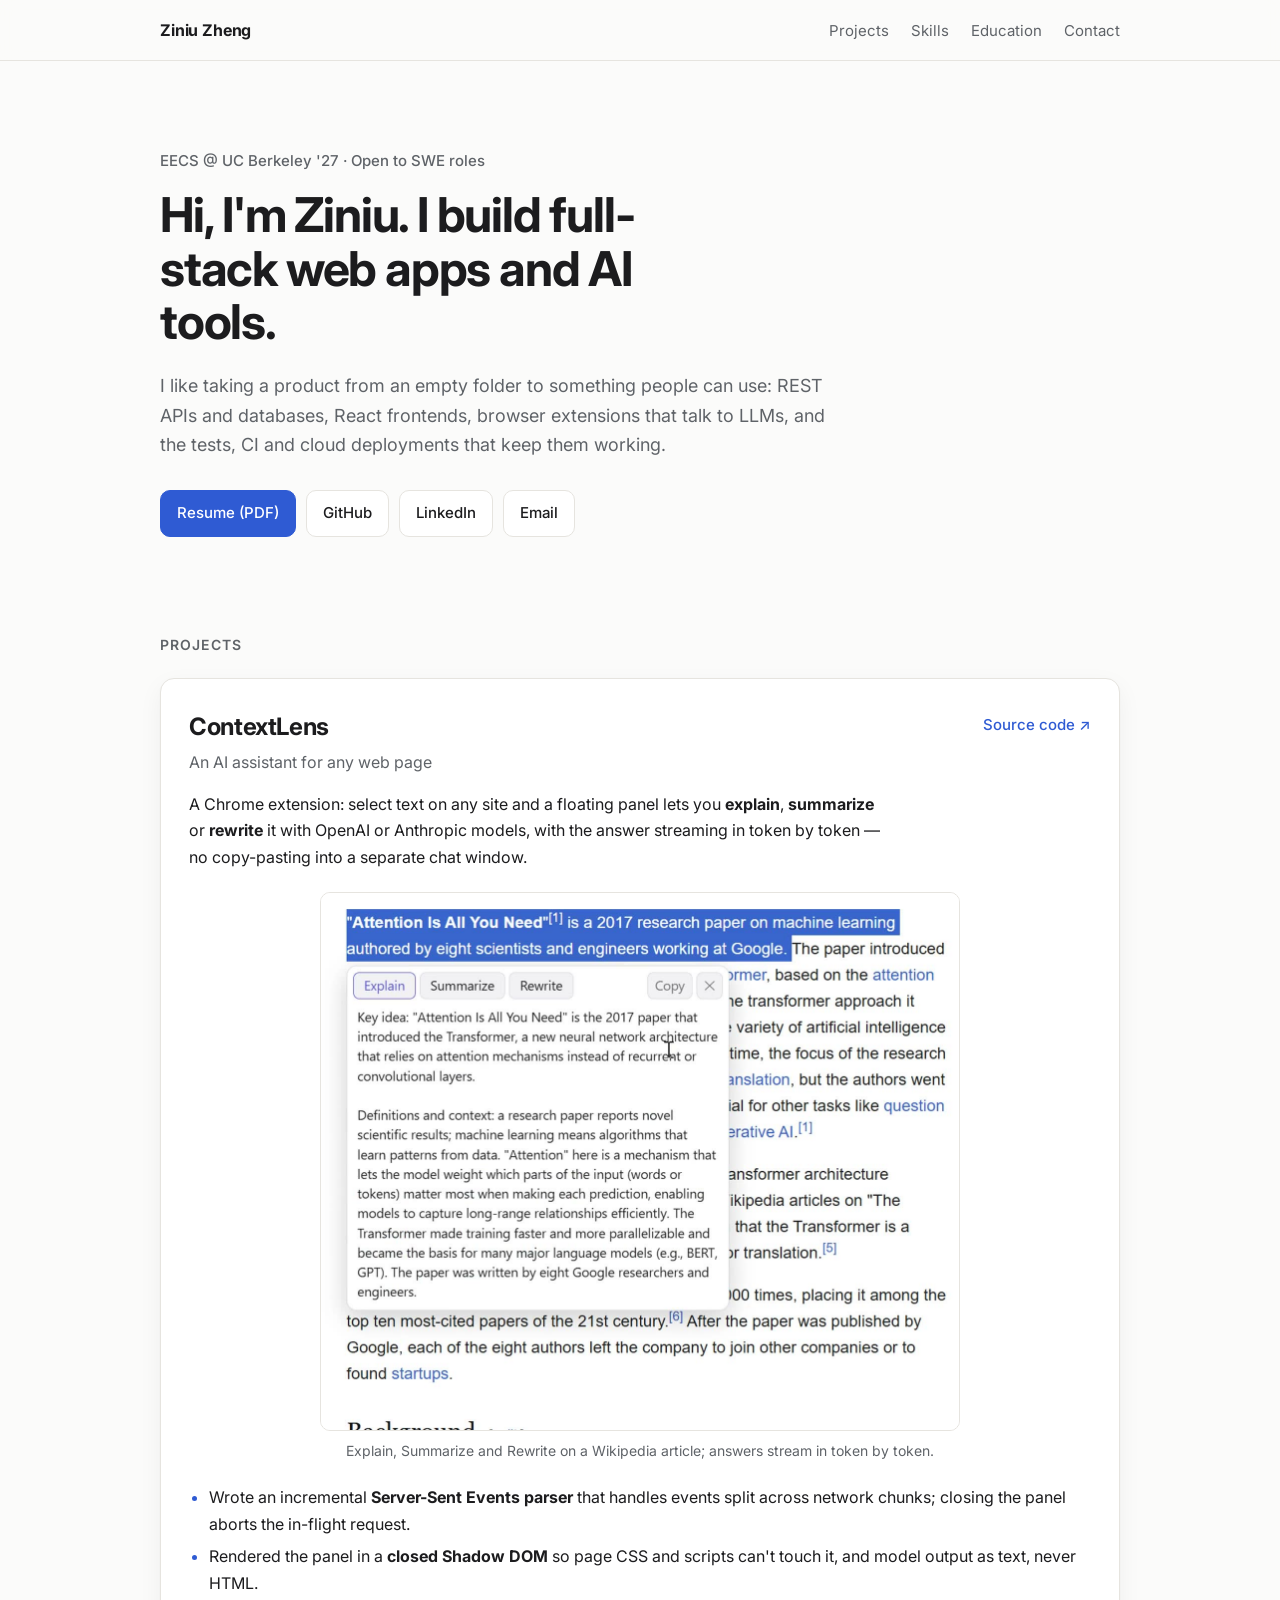
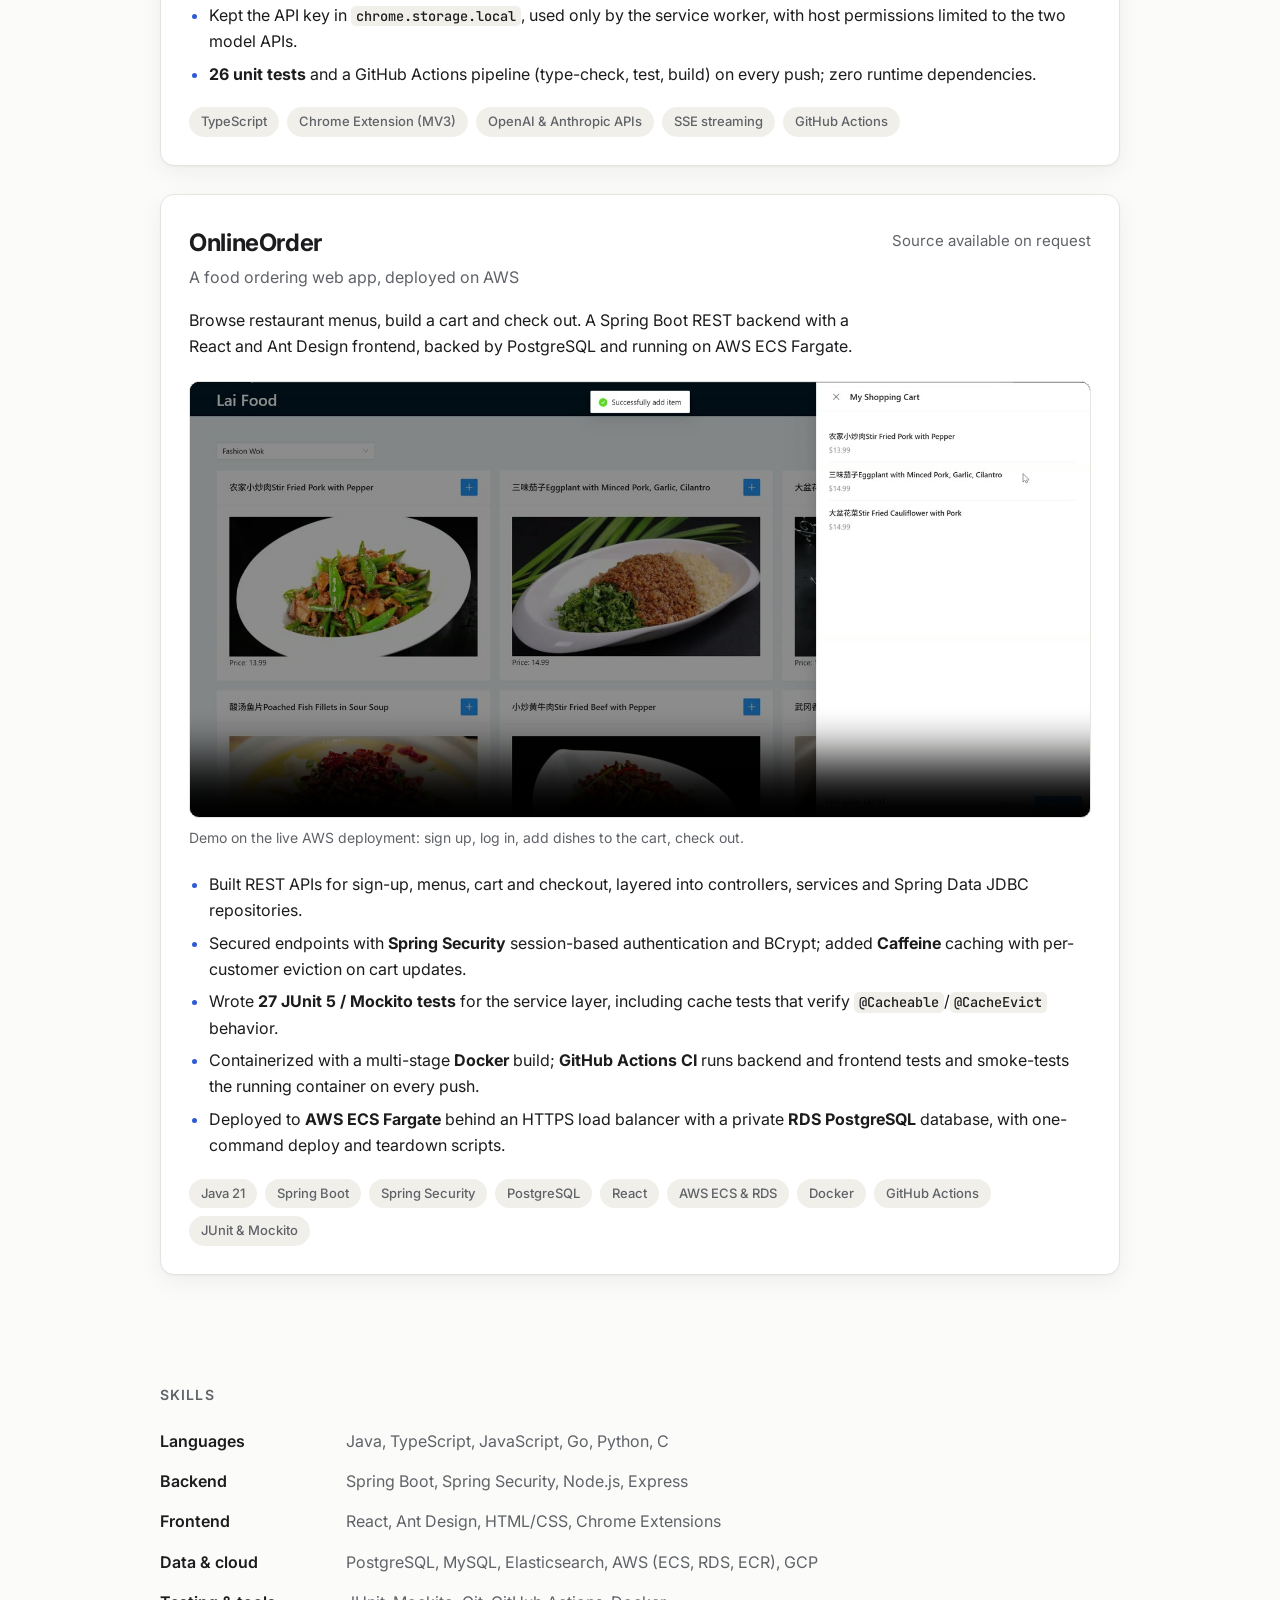
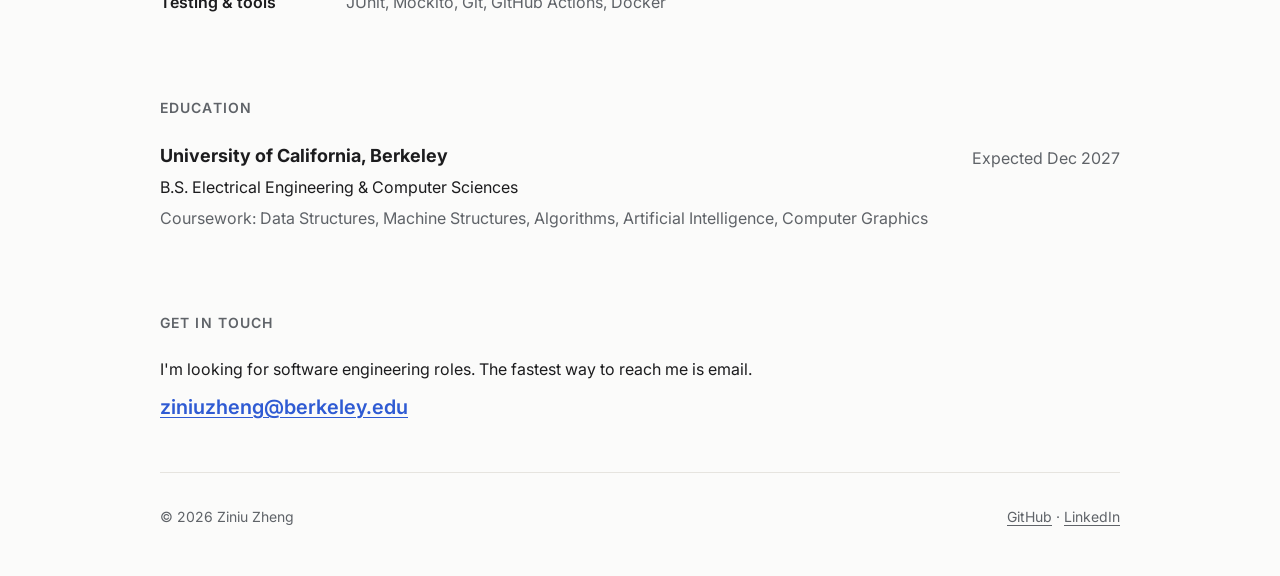
==== index.html @ f60174eb "Add anchors for linking directly to each project Co-Authored-By: Claude Opus 5.5 <noreply@anthropic." ====
<!doctype html>
<html lang="en">
<head>
  <meta charset="utf-8">
  <meta name="viewport" content="width=device-width, initial-scale=1">
  <title>Ziniu Zheng · Software Engineer</title>
  <meta name="description" content="Ziniu Zheng — EECS at UC Berkeley. Full-stack and backend engineer building web apps and AI tools.">
  <meta property="og:title" content="Ziniu Zheng · Software Engineer">
  <meta property="og:description" content="EECS @ UC Berkeley '27 · Full-stack & backend · AI tools">
  <meta property="og:image" content="https://ziniuzheng.github.io/assets/onlineorder-cart.jpg">
  <link rel="preconnect" href="https://fonts.googleapis.com">
  <link rel="preconnect" href="https://fonts.gstatic.com" crossorigin>
  <link href="https://fonts.googleapis.com/css2?family=Inter:wght@400;500;600;700&family=JetBrains+Mono:wght@500&display=swap" rel="stylesheet">
  <link rel="stylesheet" href="styles.css?v=2">
</head>
<body>
  <a class="skip" href="#projects">Skip to projects</a>

  <header class="site-header">
    <nav class="container nav" aria-label="Main">
      <a class="brand" href="#top">Ziniu Zheng</a>
      <ul class="nav-links">
        <li><a href="#projects">Projects</a></li>
        <li><a href="#skills">Skills</a></li>
        <li><a href="#education">Education</a></li>
        <li><a href="#contact">Contact</a></li>
      </ul>
    </nav>
  </header>

  <main id="top">
    <section class="container hero">
      <p class="eyebrow">EECS @ UC Berkeley '27 · Open to SWE roles</p>
      <h1>Hi, I'm Ziniu. I build full-stack web apps and AI tools.</h1>
      <p class="lede">
        I like taking a product from an empty folder to something people can use: REST APIs and databases,
        React frontends, browser extensions that talk to LLMs, and the tests, CI and cloud deployments that keep them working.
      </p>
      <div class="cta">
        <a class="btn btn-primary" href="Ziniu_Zheng_Resume.pdf" target="_blank" rel="noopener">Resume (PDF)</a>
        <a class="btn" href="https://github.com/ZiniuZheng" target="_blank" rel="noopener">GitHub</a>
        <a class="btn" href="https://www.linkedin.com/in/ziniu-zheng" target="_blank" rel="noopener">LinkedIn</a>
        <a class="btn" href="mailto:ziniuzheng@berkeley.edu">Email</a>
      </div>
    </section>

    <section id="projects" class="container section">
      <h2 class="section-title">Projects</h2>

      <article class="project" id="contextlens">
        <div class="project-head">
          <div>
            <h3>ContextLens</h3>
            <p class="tagline">An AI assistant for any web page</p>
          </div>
          <div class="project-links">
            <a class="link" href="https://github.com/ZiniuZheng/contextlens" target="_blank" rel="noopener">Source code ↗</a>
          </div>
        </div>
        <p class="summary">
          A Chrome extension: select text on any site and a floating panel lets you <strong>explain</strong>,
          <strong>summarize</strong> or <strong>rewrite</strong> it with OpenAI or Anthropic models, with the answer
          streaming in token by token — no copy-pasting into a separate chat window.
        </p>
        <figure class="media">
          <video class="demo-loop" autoplay muted loop playsinline preload="metadata" poster="assets/contextlens-demo-poster.jpg" width="1280" height="1078"
                 aria-label="ContextLens explaining, summarizing and rewriting selected text on a Wikipedia page, with answers streaming in">
            <source src="assets/contextlens-demo.mp4" type="video/mp4">
          </video>
          <figcaption>Explain, Summarize and Rewrite on a Wikipedia article; answers stream in token by token.</figcaption>
        </figure>
        <ul class="highlights">
          <li>Wrote an incremental <strong>Server-Sent Events parser</strong> that handles events split across network chunks; closing the panel aborts the in-flight request.</li>
          <li>Rendered the panel in a <strong>closed Shadow DOM</strong> so page CSS and scripts can't touch it, and model output as text, never HTML.</li>
          <li>Kept the API key in <code>chrome.storage.local</code>, used only by the service worker, with host permissions limited to the two model APIs.</li>
          <li><strong>26 unit tests</strong> and a GitHub Actions pipeline (type-check, test, build) on every push; zero runtime dependencies.</li>
        </ul>
        <ul class="tags" aria-label="Technologies">
          <li>TypeScript</li><li>Chrome Extension (MV3)</li><li>OpenAI &amp; Anthropic APIs</li><li>SSE streaming</li><li>GitHub Actions</li>
        </ul>
      </article>

      <article class="project" id="onlineorder">
        <div class="project-head">
          <div>
            <h3>OnlineOrder</h3>
            <p class="tagline">A food ordering web app, deployed on AWS</p>
          </div>
          <div class="project-links">
            <span class="muted">Source available on request</span>
          </div>
        </div>
        <p class="summary">
          Browse restaurant menus, build a cart and check out. A Spring Boot REST backend with a React and Ant Design
          frontend, backed by PostgreSQL and running on AWS ECS Fargate.
        </p>
        <figure class="media">
          <video controls muted playsinline preload="metadata" poster="assets/onlineorder-cart.jpg" width="1600" height="856">
            <source src="assets/onlineorder-demo.mp4" type="video/mp4">
            Your browser can't play this video. <a href="assets/onlineorder-demo.mp4">Download the demo</a>.
          </video>
          <figcaption>Demo on the live AWS deployment: sign up, log in, add dishes to the cart, check out.</figcaption>
        </figure>
        <ul class="highlights">
          <li>Built REST APIs for sign-up, menus, cart and checkout, layered into controllers, services and Spring Data JDBC repositories.</li>
          <li>Secured endpoints with <strong>Spring Security</strong> session-based authentication and BCrypt; added <strong>Caffeine</strong> caching with per-customer eviction on cart updates.</li>
          <li>Wrote <strong>27 JUnit 5 / Mockito tests</strong> for the service layer, including cache tests that verify <code>@Cacheable</code>/<code>@CacheEvict</code> behavior.</li>
          <li>Containerized with a multi-stage <strong>Docker</strong> build; <strong>GitHub Actions CI</strong> runs backend and frontend tests and smoke-tests the running container on every push.</li>
          <li>Deployed to <strong>AWS ECS Fargate</strong> behind an HTTPS load balancer with a private <strong>RDS PostgreSQL</strong> database, with one-command deploy and teardown scripts.</li>
        </ul>
        <ul class="tags" aria-label="Technologies">
          <li>Java 21</li><li>Spring Boot</li><li>Spring Security</li><li>PostgreSQL</li><li>React</li><li>AWS ECS &amp; RDS</li><li>Docker</li><li>GitHub Actions</li><li>JUnit &amp; Mockito</li>
        </ul>
      </article>
    </section>

    <section id="skills" class="container section">
      <h2 class="section-title">Skills</h2>
      <dl class="skills">
        <div><dt>Languages</dt><dd>Java, TypeScript, JavaScript, Go, Python, C</dd></div>
        <div><dt>Backend</dt><dd>Spring Boot, Spring Security, Node.js, Express</dd></div>
        <div><dt>Frontend</dt><dd>React, Ant Design, HTML/CSS, Chrome Extensions</dd></div>
        <div><dt>Data &amp; cloud</dt><dd>PostgreSQL, MySQL, Elasticsearch, AWS (ECS, RDS, ECR), GCP</dd></div>
        <div><dt>Testing &amp; tools</dt><dd>JUnit, Mockito, Git, GitHub Actions, Docker</dd></div>
      </dl>
    </section>

    <section id="education" class="container section">
      <h2 class="section-title">Education</h2>
      <div class="edu">
        <div>
          <h3>University of California, Berkeley</h3>
          <p>B.S. Electrical Engineering &amp; Computer Sciences</p>
          <p class="muted">Coursework: Data Structures, Machine Structures, Algorithms, Artificial Intelligence, Computer Graphics</p>
        </div>
        <p class="when">Expected Dec 2027</p>
      </div>
    </section>

    <section id="contact" class="container section contact">
      <h2 class="section-title">Get in touch</h2>
      <p>I'm looking for software engineering roles. The fastest way to reach me is email.</p>
      <p><a class="email" href="mailto:ziniuzheng@berkeley.edu">ziniuzheng@berkeley.edu</a></p>
    </section>
  </main>

  <footer class="container footer">
    <p>© 2026 Ziniu Zheng</p>
    <p><a href="https://github.com/ZiniuZheng" target="_blank" rel="noopener">GitHub</a> · <a href="https://www.linkedin.com/in/ziniu-zheng" target="_blank" rel="noopener">LinkedIn</a></p>
  </footer>
</body>
</html>
---- styles.css ----
:root {
  --bg: #fbfbfa;
  --surface: #ffffff;
  --text: #1c1c1e;
  --muted: #5f6368;
  --border: #e6e4df;
  --accent: #2f5bd3;
  --accent-contrast: #ffffff;
  --tag-bg: #f1efea;
  --shadow: 0 1px 2px rgb(0 0 0 / 0.04), 0 8px 24px rgb(0 0 0 / 0.05);
  --radius: 14px;
  color-scheme: light;
}

@media (prefers-color-scheme: dark) {
  :root {
    --bg: #111214;
    --surface: #18191c;
    --text: #ececec;
    --muted: #a0a3a8;
    --border: #2b2d31;
    --accent: #8aa8ff;
    --accent-contrast: #0d1220;
    --tag-bg: #222429;
    --shadow: 0 1px 2px rgb(0 0 0 / 0.3), 0 8px 24px rgb(0 0 0 / 0.25);
    color-scheme: dark;
  }
}

*,
*::before,
*::after { box-sizing: border-box; }

html { scroll-behavior: smooth; scroll-padding-top: 72px; }

body {
  margin: 0;
  background: var(--bg);
  color: var(--text);
  font: 400 16px/1.65 Inter, system-ui, -apple-system, "Segoe UI", sans-serif;
  -webkit-font-smoothing: antialiased;
}

img, video { display: block; max-width: 100%; height: auto; }

a { color: var(--accent); text-decoration-thickness: 1px; text-underline-offset: 3px; }

code {
  font: 500 0.85em "JetBrains Mono", ui-monospace, monospace;
  background: var(--tag-bg);
  padding: 0.1em 0.35em;
  border-radius: 5px;
}

.container { width: min(960px, 100% - 32px); margin-inline: auto; }

.skip {
  position: absolute;
  left: -9999px;
}
.skip:focus { left: 16px; top: 16px; z-index: 10; background: var(--surface); padding: 8px 12px; border-radius: 8px; }

/* Header */
.site-header {
  position: sticky;
  top: 0;
  z-index: 5;
  background: color-mix(in srgb, var(--bg) 85%, transparent);
  backdrop-filter: blur(10px);
  border-bottom: 1px solid var(--border);
}
.nav { display: flex; align-items: center; justify-content: space-between; height: 60px; gap: 16px; }
.brand { font-weight: 700; color: var(--text); text-decoration: none; letter-spacing: -0.01em; }
.nav-links { display: flex; gap: 22px; list-style: none; margin: 0; padding: 0; }
.nav-links a { color: var(--muted); text-decoration: none; font-size: 15px; }
.nav-links a:hover { color: var(--text); }

/* Hero */
.hero { padding: 88px 0 56px; }
.eyebrow { margin: 0 0 14px; color: var(--muted); font-weight: 500; font-size: 15px; }
.hero h1 {
  margin: 0;
  font-size: clamp(32px, 5vw, 48px);
  line-height: 1.12;
  letter-spacing: -0.025em;
  max-width: 18ch;
}
.lede { margin: 22px 0 0; max-width: 62ch; color: var(--muted); font-size: 18px; }
.cta { display: flex; flex-wrap: wrap; gap: 10px; margin-top: 30px; }
.btn {
  display: inline-flex;
  align-items: center;
  padding: 10px 16px;
  border: 1px solid var(--border);
  border-radius: 10px;
  background: var(--surface);
  color: var(--text);
  font-weight: 500;
  font-size: 15px;
  text-decoration: none;
  transition: border-color 0.15s, transform 0.15s;
}
.btn:hover { border-color: var(--muted); transform: translateY(-1px); }
.btn-primary { background: var(--accent); border-color: var(--accent); color: var(--accent-contrast); }
.btn-primary:hover { border-color: var(--accent); filter: brightness(1.08); }

/* Sections */
.section { padding: 40px 0; }
.section-title {
  margin: 0 0 22px;
  font-size: 14px;
  font-weight: 600;
  letter-spacing: 0.08em;
  text-transform: uppercase;
  color: var(--muted);
}

/* Projects */
.project {
  background: var(--surface);
  border: 1px solid var(--border);
  border-radius: var(--radius);
  box-shadow: var(--shadow);
  padding: 28px;
  margin-bottom: 28px;
}
.project-head { display: flex; justify-content: space-between; align-items: flex-start; gap: 16px; flex-wrap: wrap; }
.project h3 { margin: 0; font-size: 24px; letter-spacing: -0.015em; }
.tagline { margin: 2px 0 0; color: var(--muted); }
.project-links { padding-top: 6px; font-size: 15px; }
.link { font-weight: 500; text-decoration: none; }
.link:hover { text-decoration: underline; }
.summary { margin: 16px 0 0; max-width: 70ch; }

.media { margin: 22px 0 0; }
.media img,
.media video {
  width: 100%;
  border: 1px solid var(--border);
  border-radius: 10px;
  background: #000;
}
/* Near-square screen recordings: keep them from filling the whole viewport */
.media .demo-loop { max-width: 640px; margin-inline: auto; background: var(--surface); }
.media:has(.demo-loop) figcaption { text-align: center; }
.media figcaption { margin-top: 8px; font-size: 14px; color: var(--muted); }

.highlights { margin: 22px 0 0; padding-left: 20px; }
.highlights li { margin: 6px 0; }
.highlights li::marker { color: var(--accent); }

.tags { display: flex; flex-wrap: wrap; gap: 8px; list-style: none; margin: 20px 0 0; padding: 0; }
.tags li {
  background: var(--tag-bg);
  border-radius: 999px;
  padding: 4px 12px;
  font-size: 13px;
  font-weight: 500;
  color: var(--muted);
}

.muted { color: var(--muted); }

/* Skills */
.skills { display: grid; gap: 14px; margin: 0; }
.skills div { display: grid; grid-template-columns: 170px 1fr; gap: 16px; }
.skills dt { font-weight: 600; }
.skills dd { margin: 0; color: var(--muted); }

/* Education */
.edu { display: flex; justify-content: space-between; gap: 16px; flex-wrap: wrap; }
.edu h3 { margin: 0; font-size: 18px; }
.edu p { margin: 4px 0 0; }
.when { color: var(--muted); white-space: nowrap; }

/* Contact & footer */
.contact p { margin: 0 0 8px; }
.email { font-size: 20px; font-weight: 600; }
.footer {
  display: flex;
  justify-content: space-between;
  gap: 16px;
  flex-wrap: wrap;
  padding: 32px 0 48px;
  border-top: 1px solid var(--border);
  color: var(--muted);
  font-size: 14px;
}
.footer p { margin: 0; }
.footer a { color: var(--muted); }

@media (max-width: 640px) {
  .nav-links { gap: 14px; }
  .nav-links li:nth-child(3) { display: none; }
  .hero { padding: 56px 0 36px; }
  .lede { font-size: 17px; }
  .project { padding: 20px; }
  .skills div { grid-template-columns: 1fr; gap: 2px; }
}

@media (prefers-reduced-motion: reduce) {
  html { scroll-behavior: auto; }
  .btn { transition: none; }
}
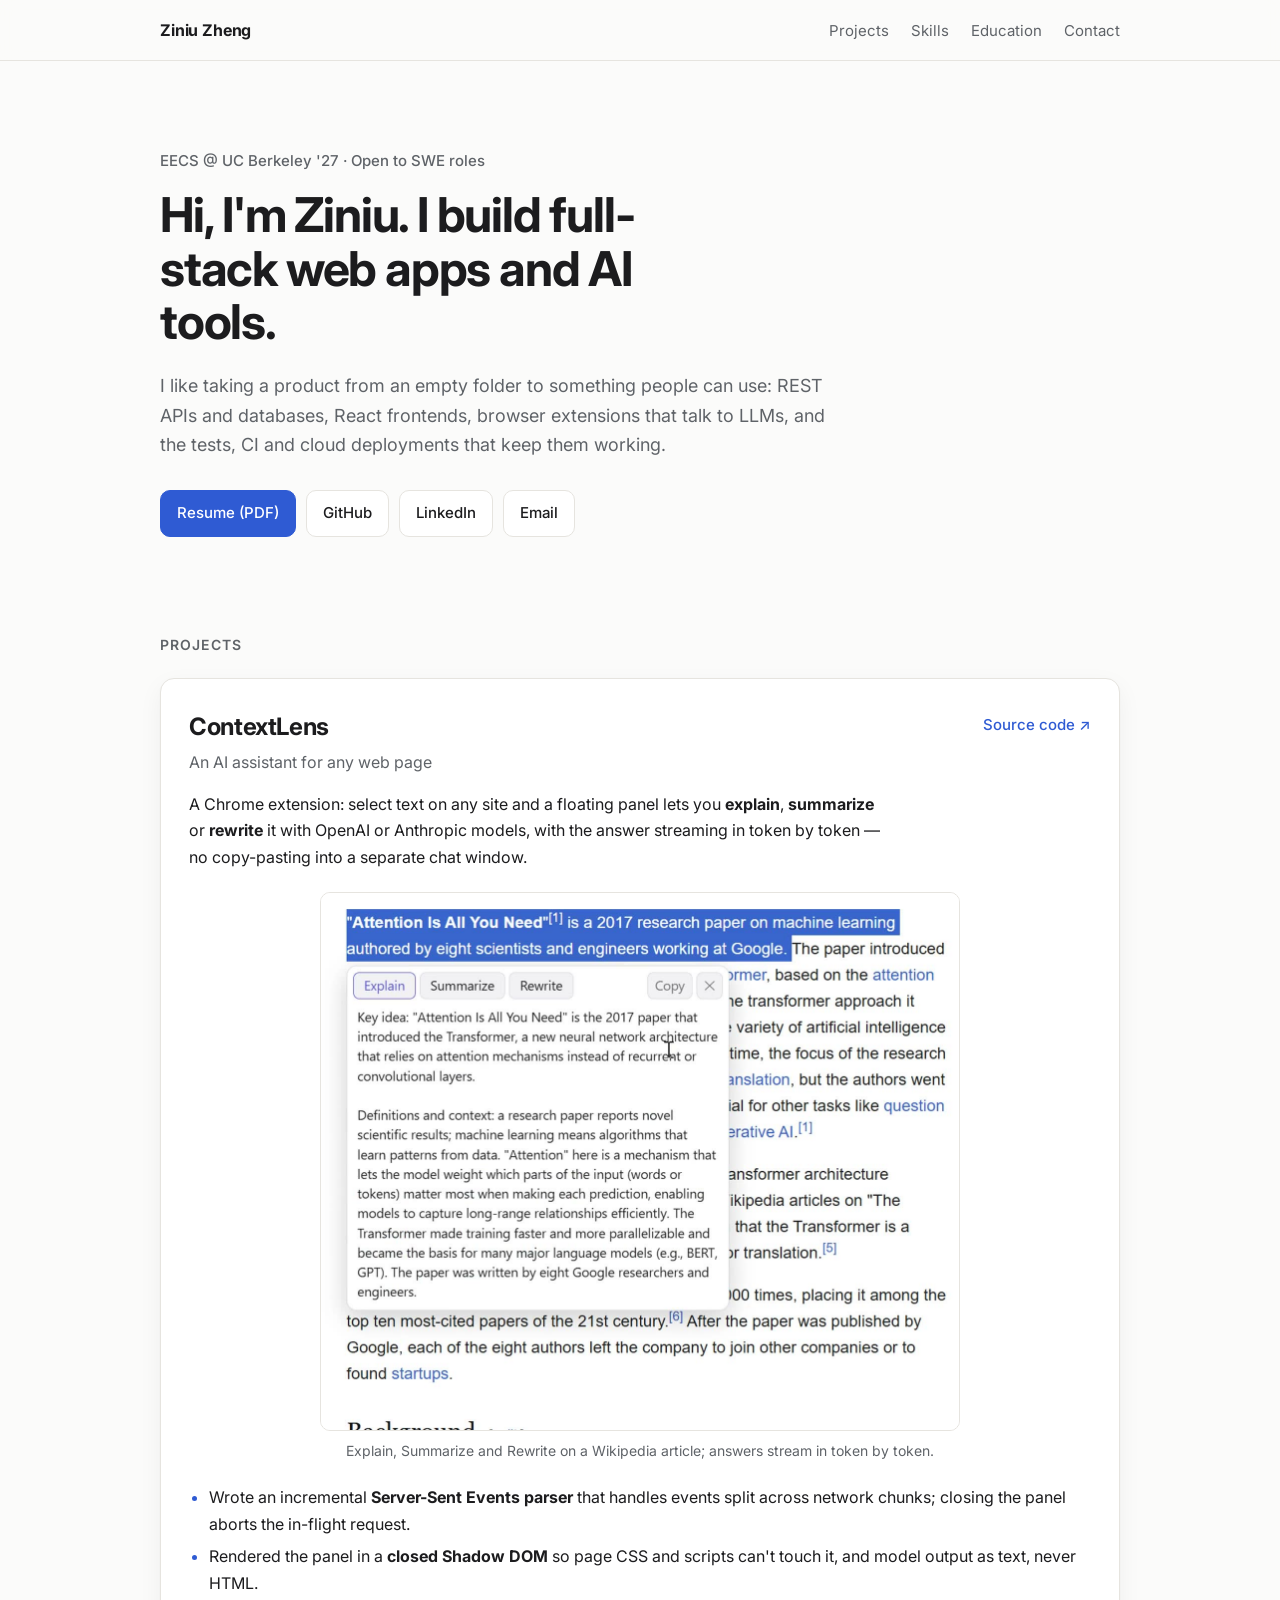
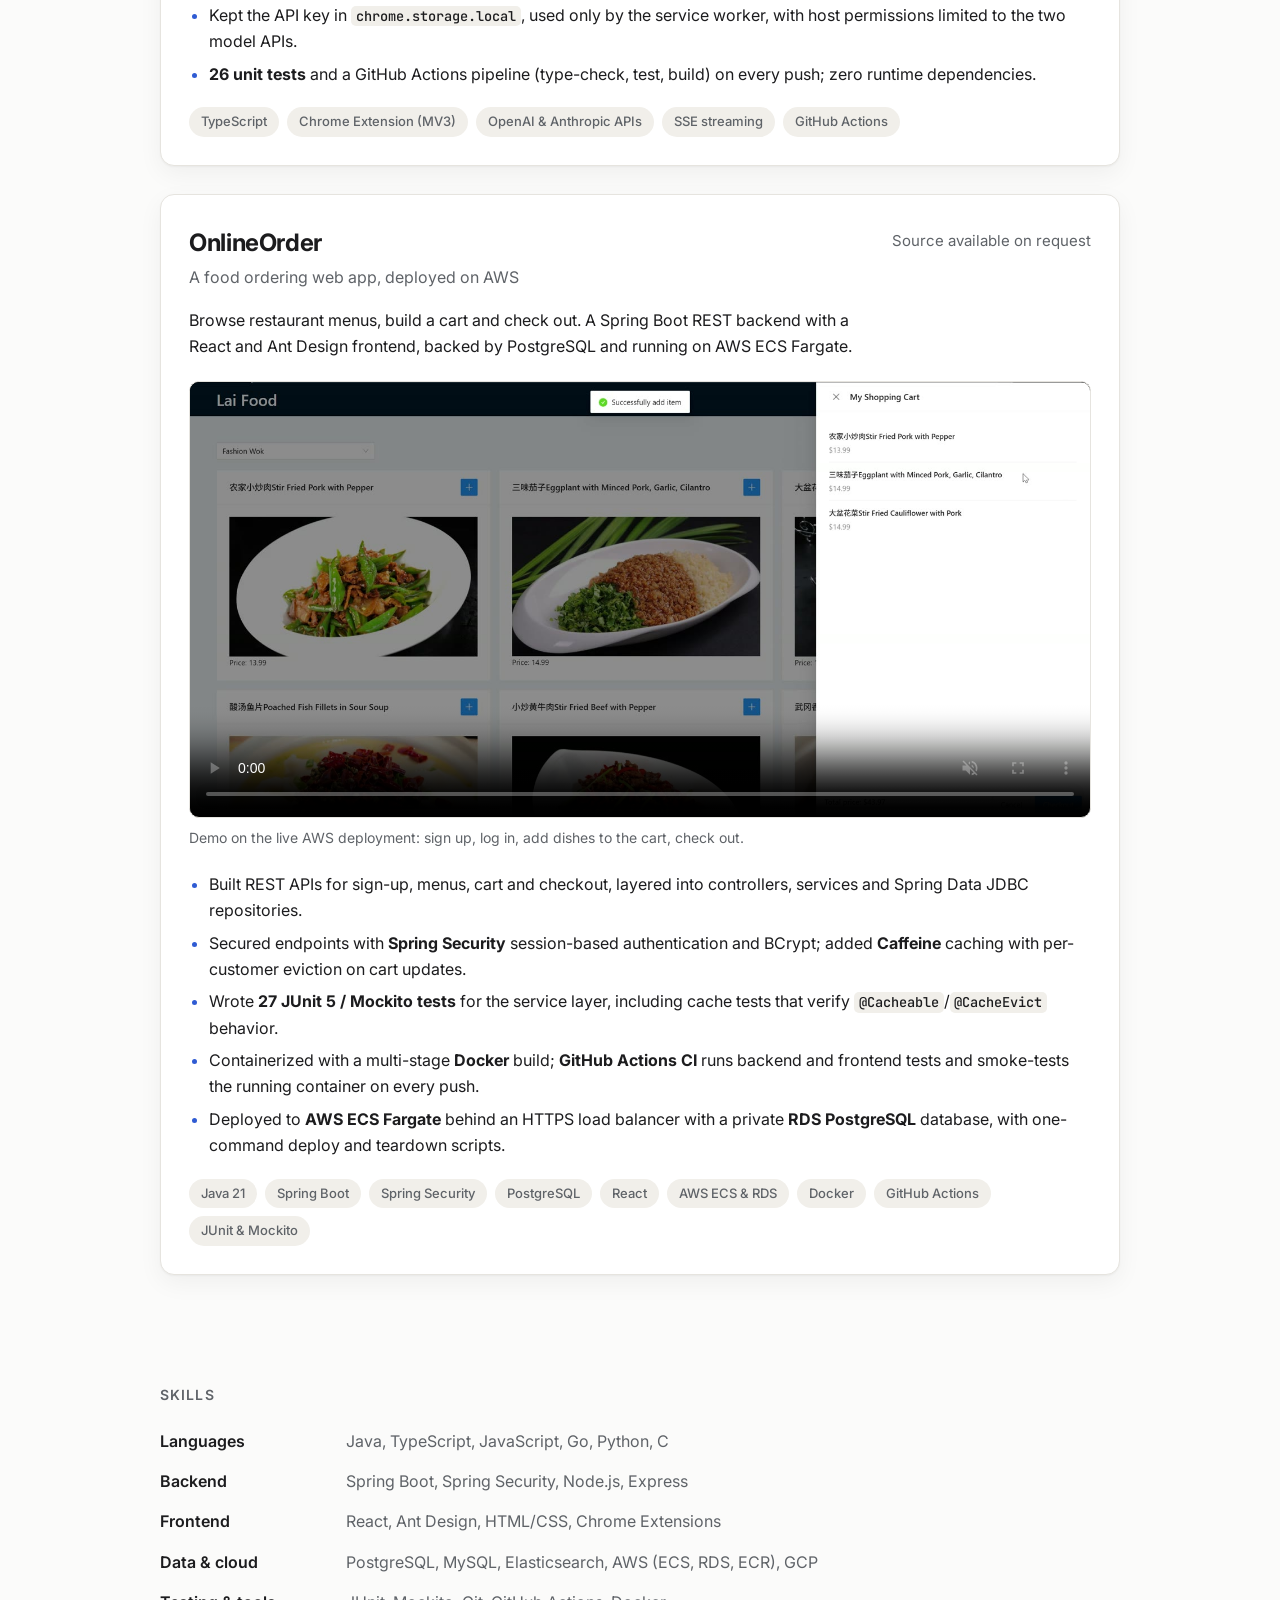
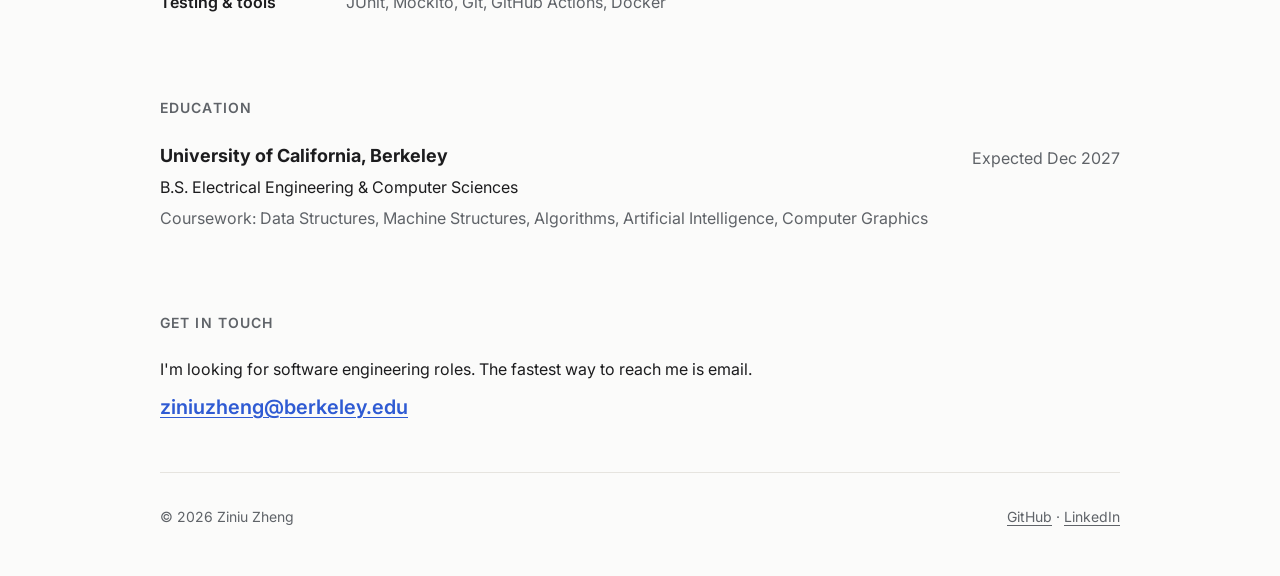
==== commit e6be61ad: "Add a social preview image (og:image) for link sharing Co-Authored-By: Claude Opus 5.5 <noreply@anth" ====
--- a/index.html
+++ b/index.html
@@ -7,7 +7,13 @@
   <meta name="description" content="Ziniu Zheng — EECS at UC Berkeley. Full-stack and backend engineer building web apps and AI tools.">
   <meta property="og:title" content="Ziniu Zheng · Software Engineer">
   <meta property="og:description" content="EECS @ UC Berkeley '27 · Full-stack & backend · AI tools">
-  <meta property="og:image" content="https://ziniuzheng.github.io/assets/onlineorder-cart.jpg">
+  <meta property="og:type" content="website">
+  <meta property="og:url" content="https://ziniuzheng.github.io/">
+  <meta property="og:image" content="https://ziniuzheng.github.io/assets/og-cover.jpg">
+  <meta property="og:image:width" content="1200">
+  <meta property="og:image:height" content="627">
+  <meta property="og:image:alt" content="Ziniu Zheng, Software Engineer, portfolio at ziniuzheng.github.io">
+  <meta name="twitter:card" content="summary_large_image">
   <link rel="preconnect" href="https://fonts.googleapis.com">
   <link rel="preconnect" href="https://fonts.gstatic.com" crossorigin>
   <link href="https://fonts.googleapis.com/css2?family=Inter:wght@400;500;600;700&family=JetBrains+Mono:wght@500&display=swap" rel="stylesheet">
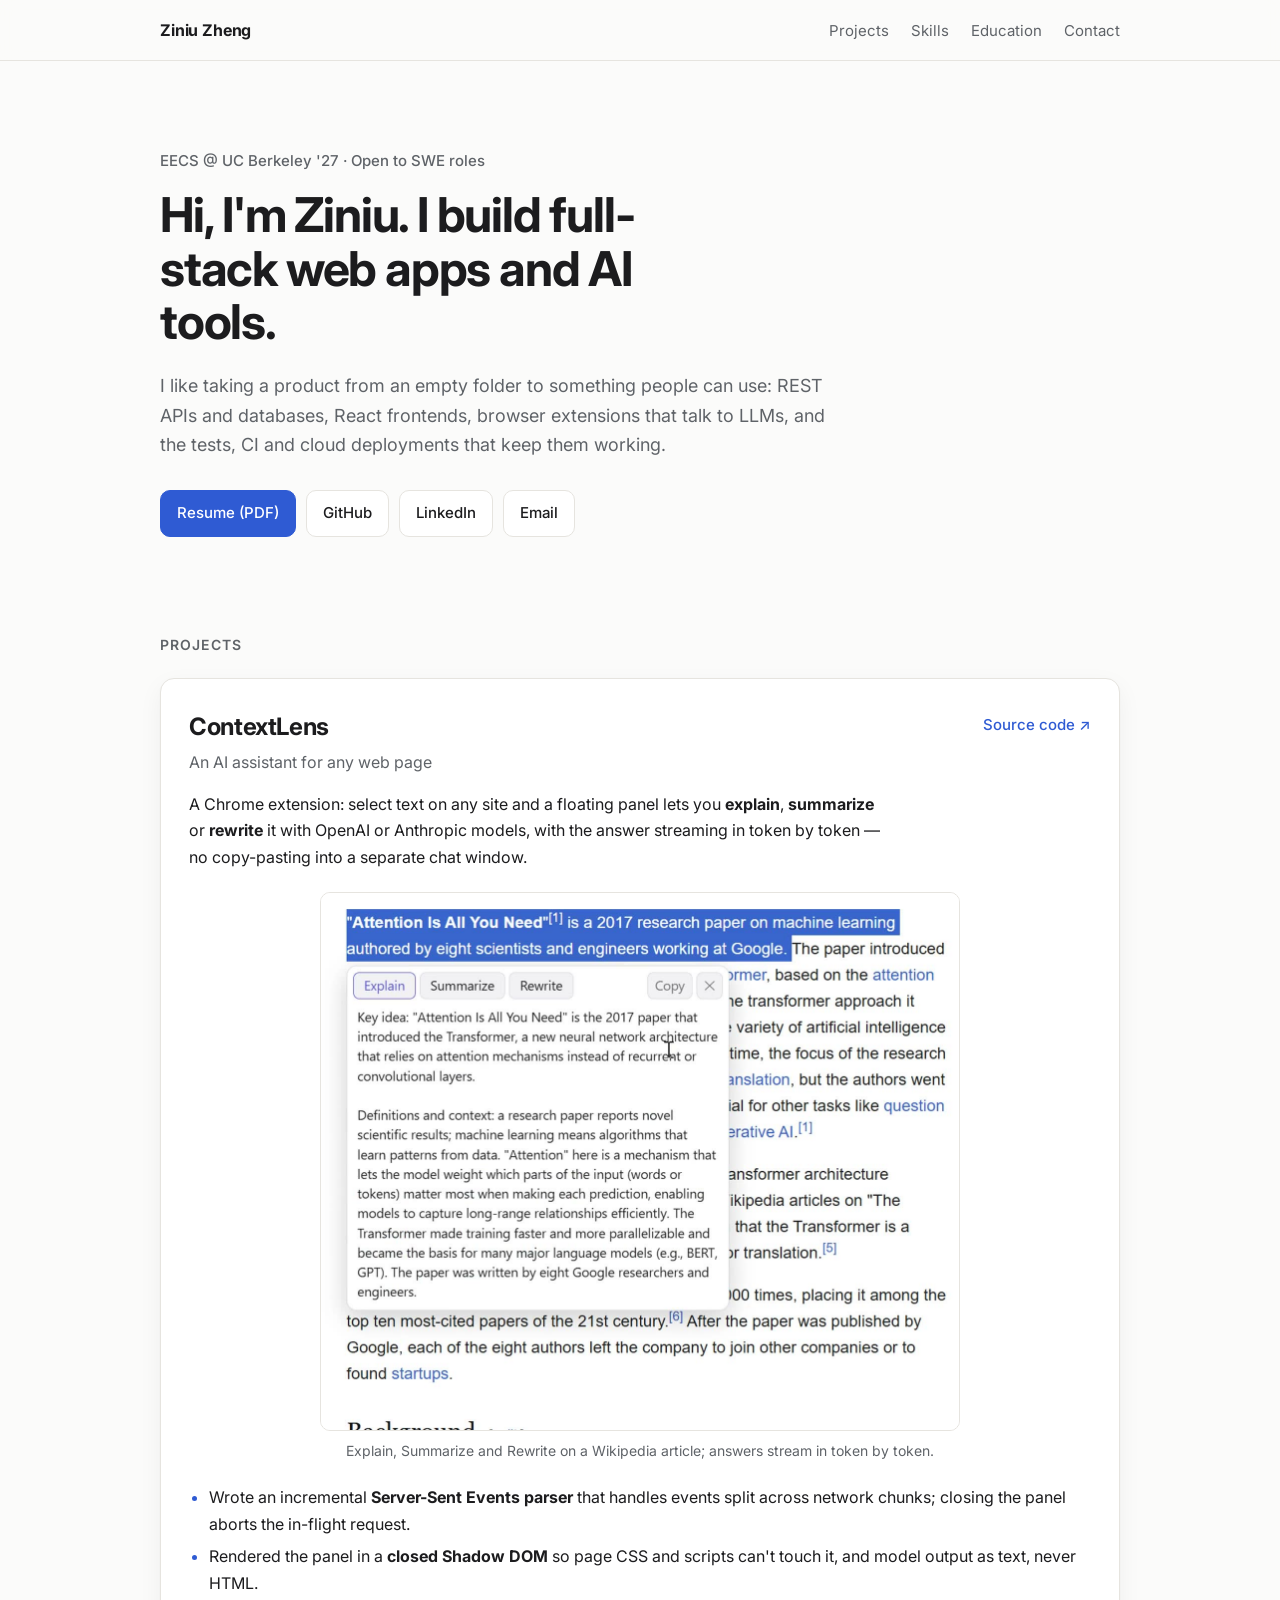
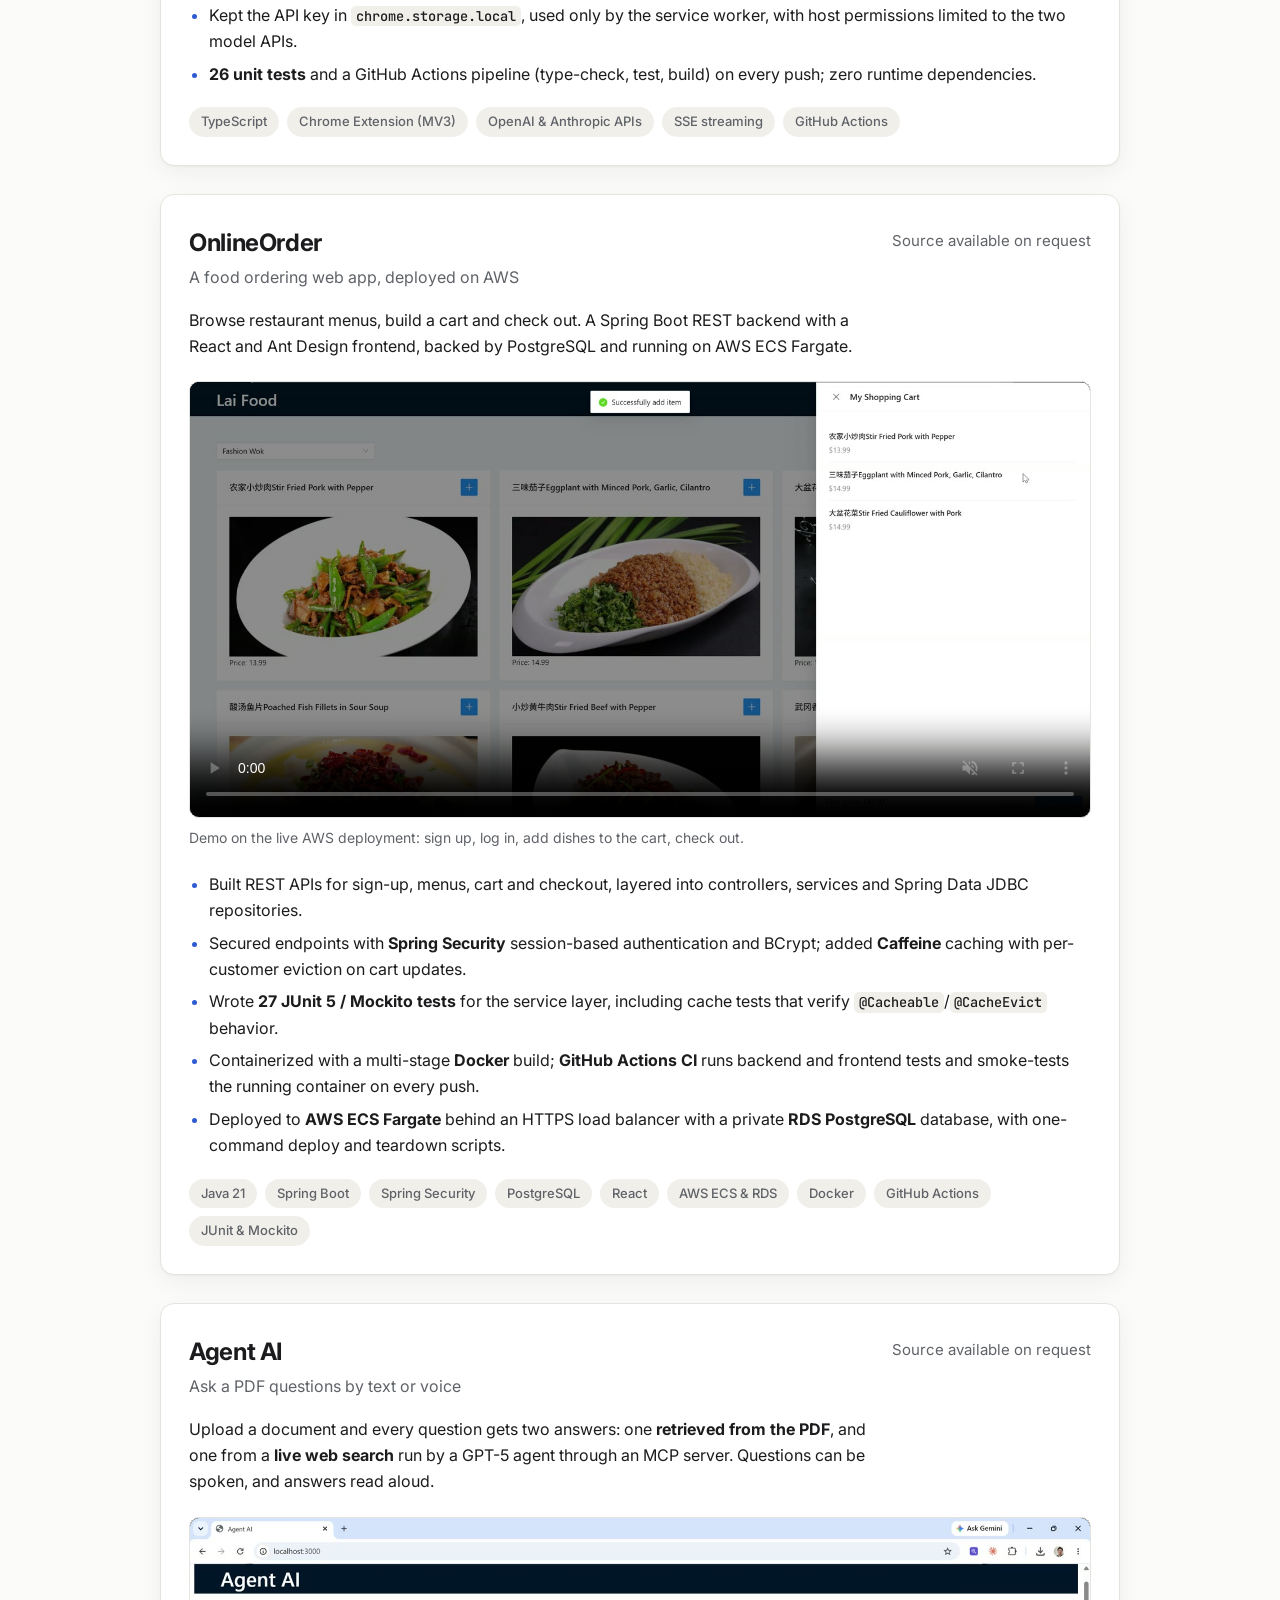
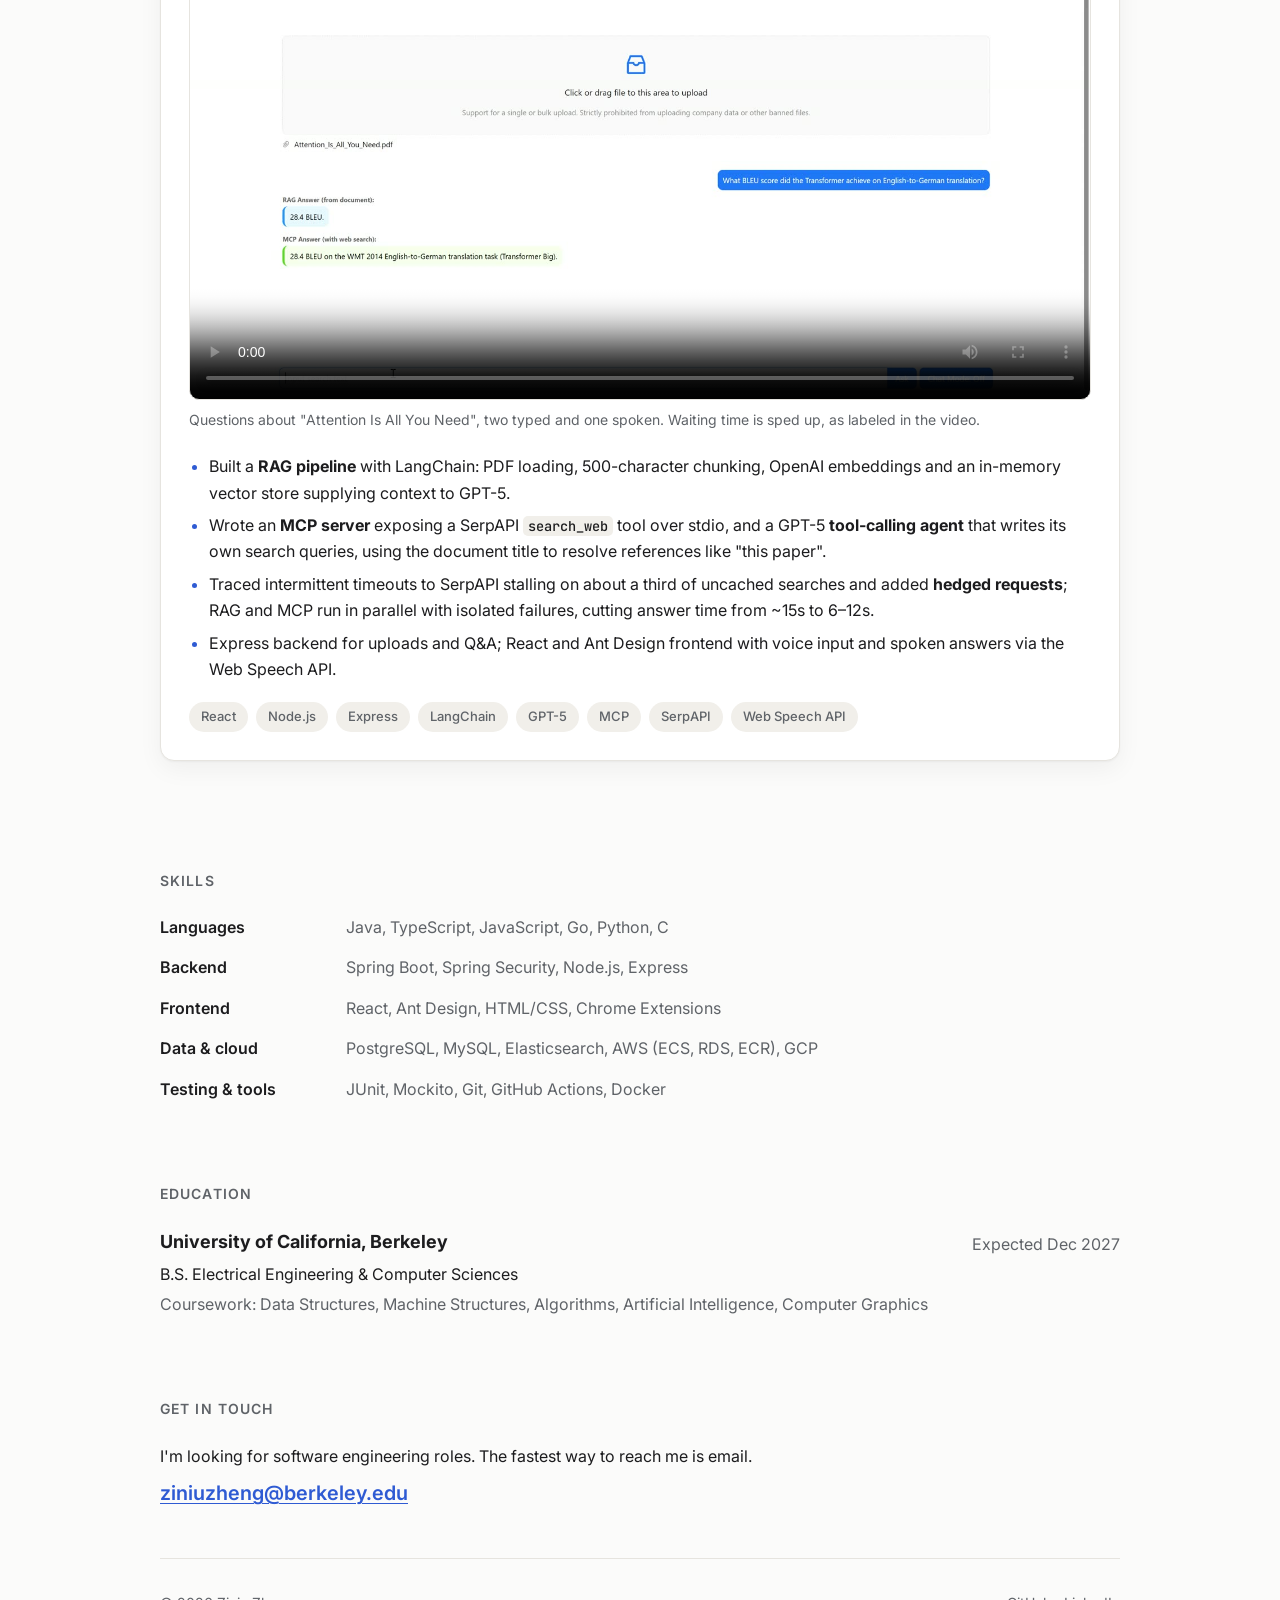
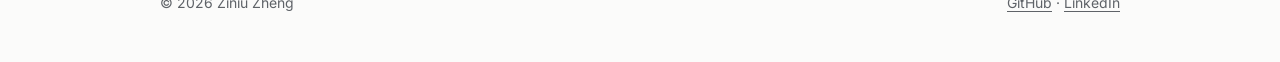
==== commit 81eb5338: "Add Agent AI project with demo video PDF Q&A app answering from the document (RAG) and from web sear" ====
--- a/index.html
+++ b/index.html
@@ -118,6 +118,39 @@
           <li>Java 21</li><li>Spring Boot</li><li>Spring Security</li><li>PostgreSQL</li><li>React</li><li>AWS ECS &amp; RDS</li><li>Docker</li><li>GitHub Actions</li><li>JUnit &amp; Mockito</li>
         </ul>
       </article>
+
+      <article class="project" id="agentai">
+        <div class="project-head">
+          <div>
+            <h3>Agent AI</h3>
+            <p class="tagline">Ask a PDF questions by text or voice</p>
+          </div>
+          <div class="project-links">
+            <span class="muted">Source available on request</span>
+          </div>
+        </div>
+        <p class="summary">
+          Upload a document and every question gets two answers: one <strong>retrieved from the PDF</strong>, and one
+          from a <strong>live web search</strong> run by a GPT-5 agent through an MCP server. Questions can be spoken,
+          and answers read aloud.
+        </p>
+        <figure class="media">
+          <video controls playsinline preload="metadata" poster="assets/agentai-demo-poster.jpg" width="1920" height="1026">
+            <source src="assets/agentai-demo.mp4" type="video/mp4">
+            Your browser can't play this video. <a href="assets/agentai-demo.mp4">Download the demo</a>.
+          </video>
+          <figcaption>Questions about "Attention Is All You Need", two typed and one spoken. Waiting time is sped up, as labeled in the video.</figcaption>
+        </figure>
+        <ul class="highlights">
+          <li>Built a <strong>RAG pipeline</strong> with LangChain: PDF loading, 500-character chunking, OpenAI embeddings and an in-memory vector store supplying context to GPT-5.</li>
+          <li>Wrote an <strong>MCP server</strong> exposing a SerpAPI <code>search_web</code> tool over stdio, and a GPT-5 <strong>tool-calling agent</strong> that writes its own search queries, using the document title to resolve references like "this paper".</li>
+          <li>Traced intermittent timeouts to SerpAPI stalling on about a third of uncached searches and added <strong>hedged requests</strong>; RAG and MCP run in parallel with isolated failures, cutting answer time from ~15s to 6–12s.</li>
+          <li>Express backend for uploads and Q&amp;A; React and Ant Design frontend with voice input and spoken answers via the Web Speech API.</li>
+        </ul>
+        <ul class="tags" aria-label="Technologies">
+          <li>React</li><li>Node.js</li><li>Express</li><li>LangChain</li><li>GPT-5</li><li>MCP</li><li>SerpAPI</li><li>Web Speech API</li>
+        </ul>
+      </article>
     </section>
 
     <section id="skills" class="container section">
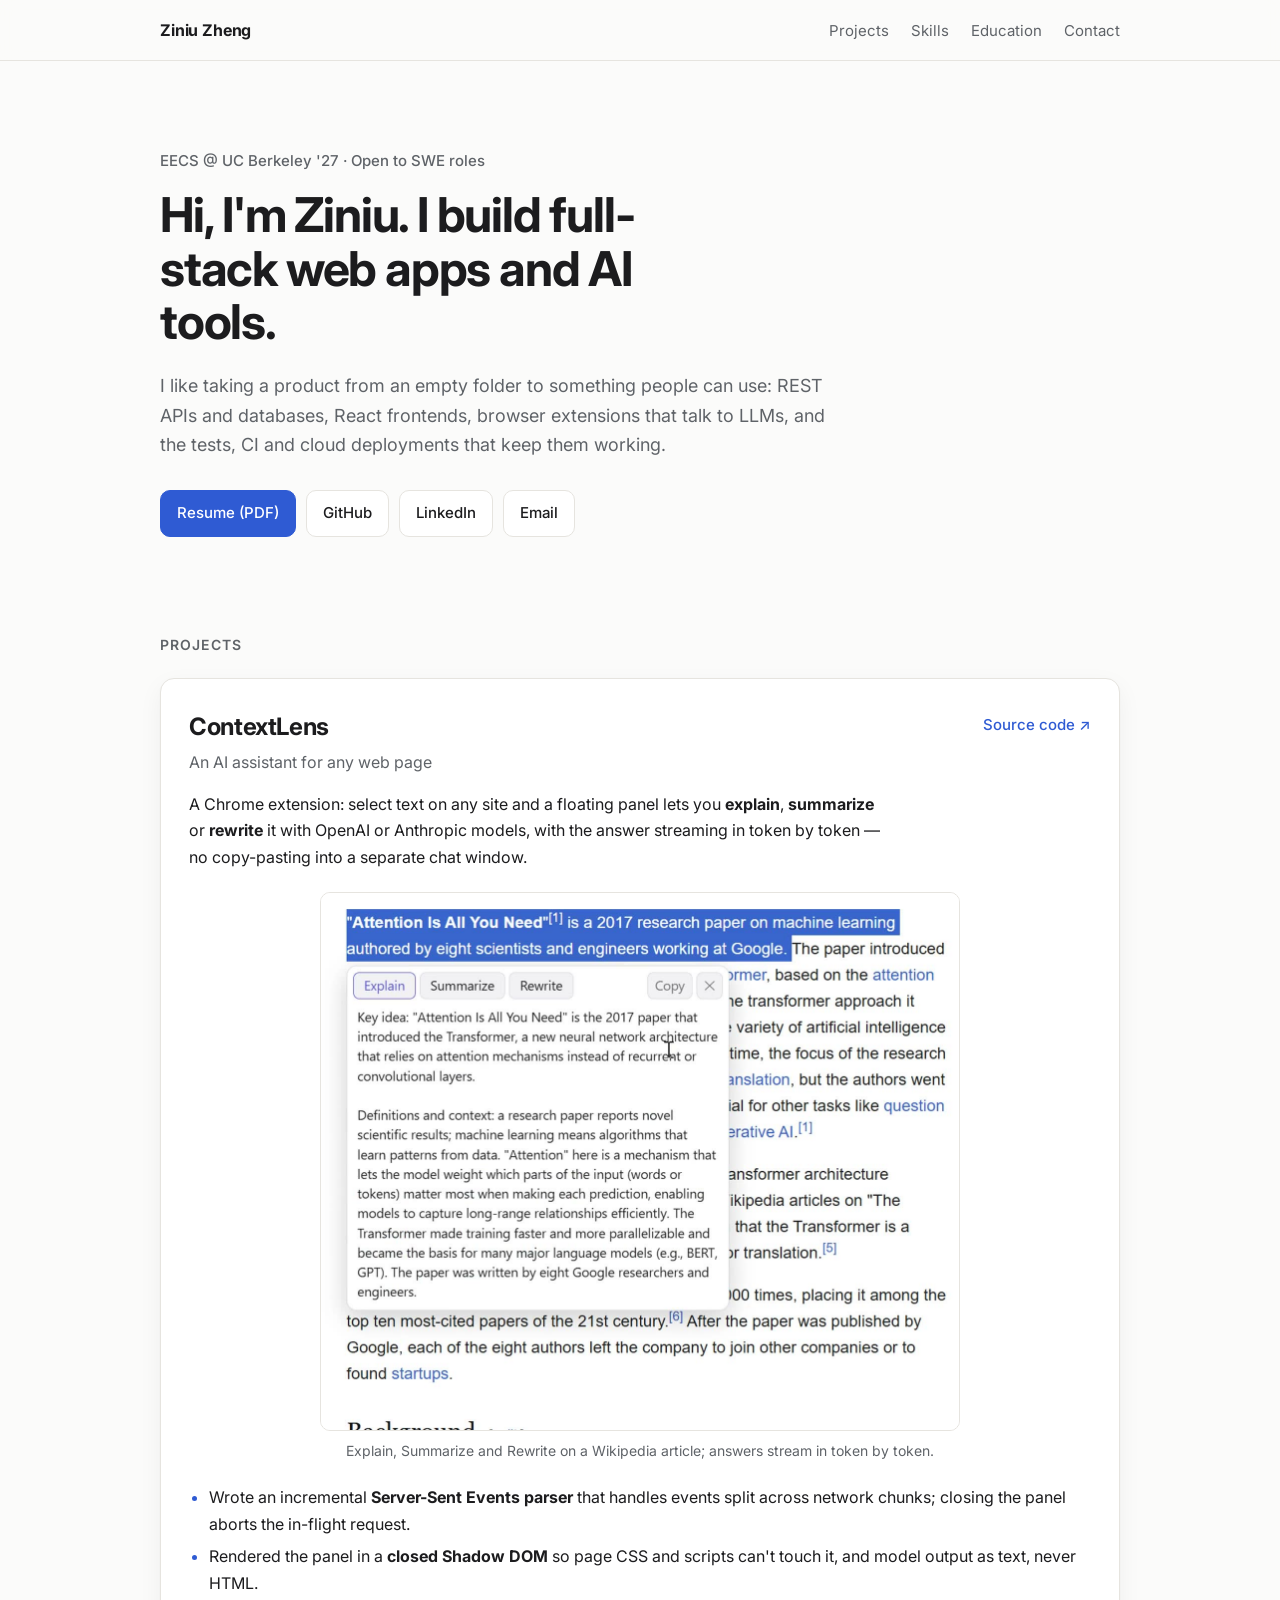
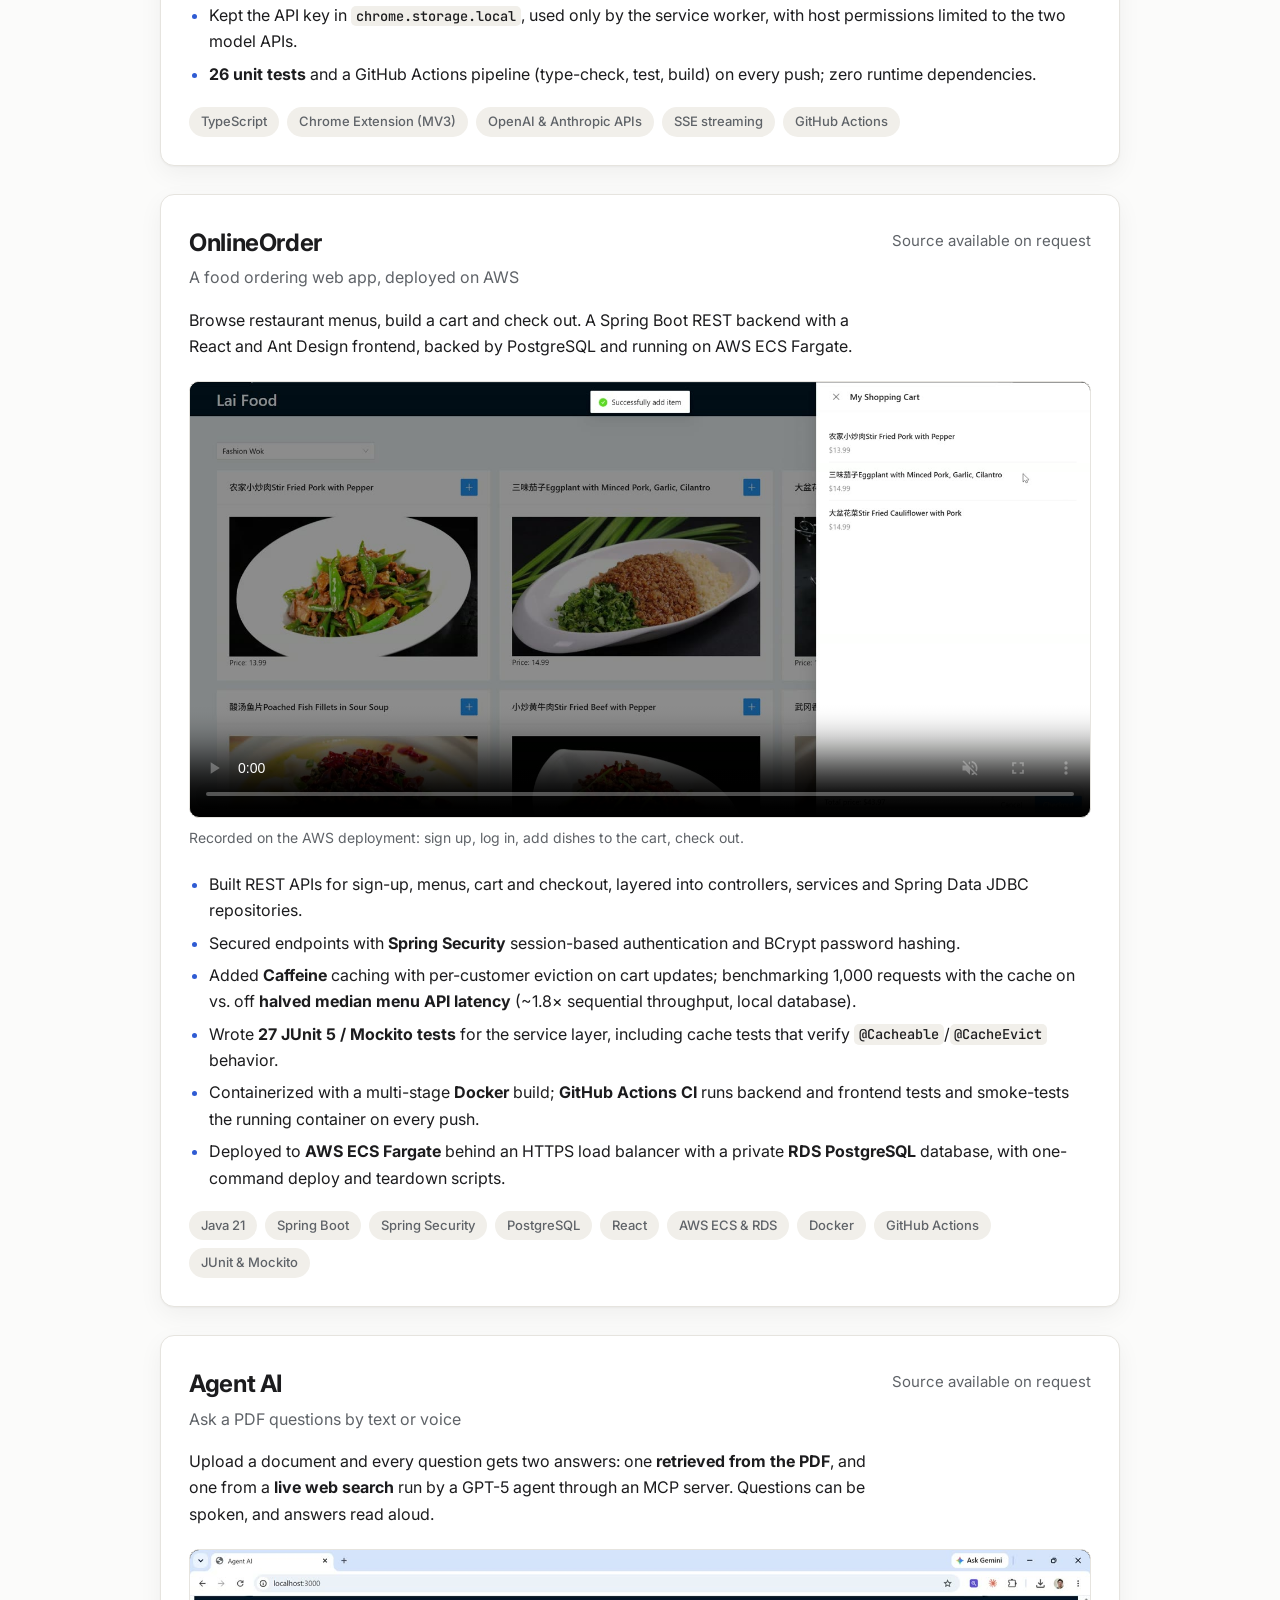
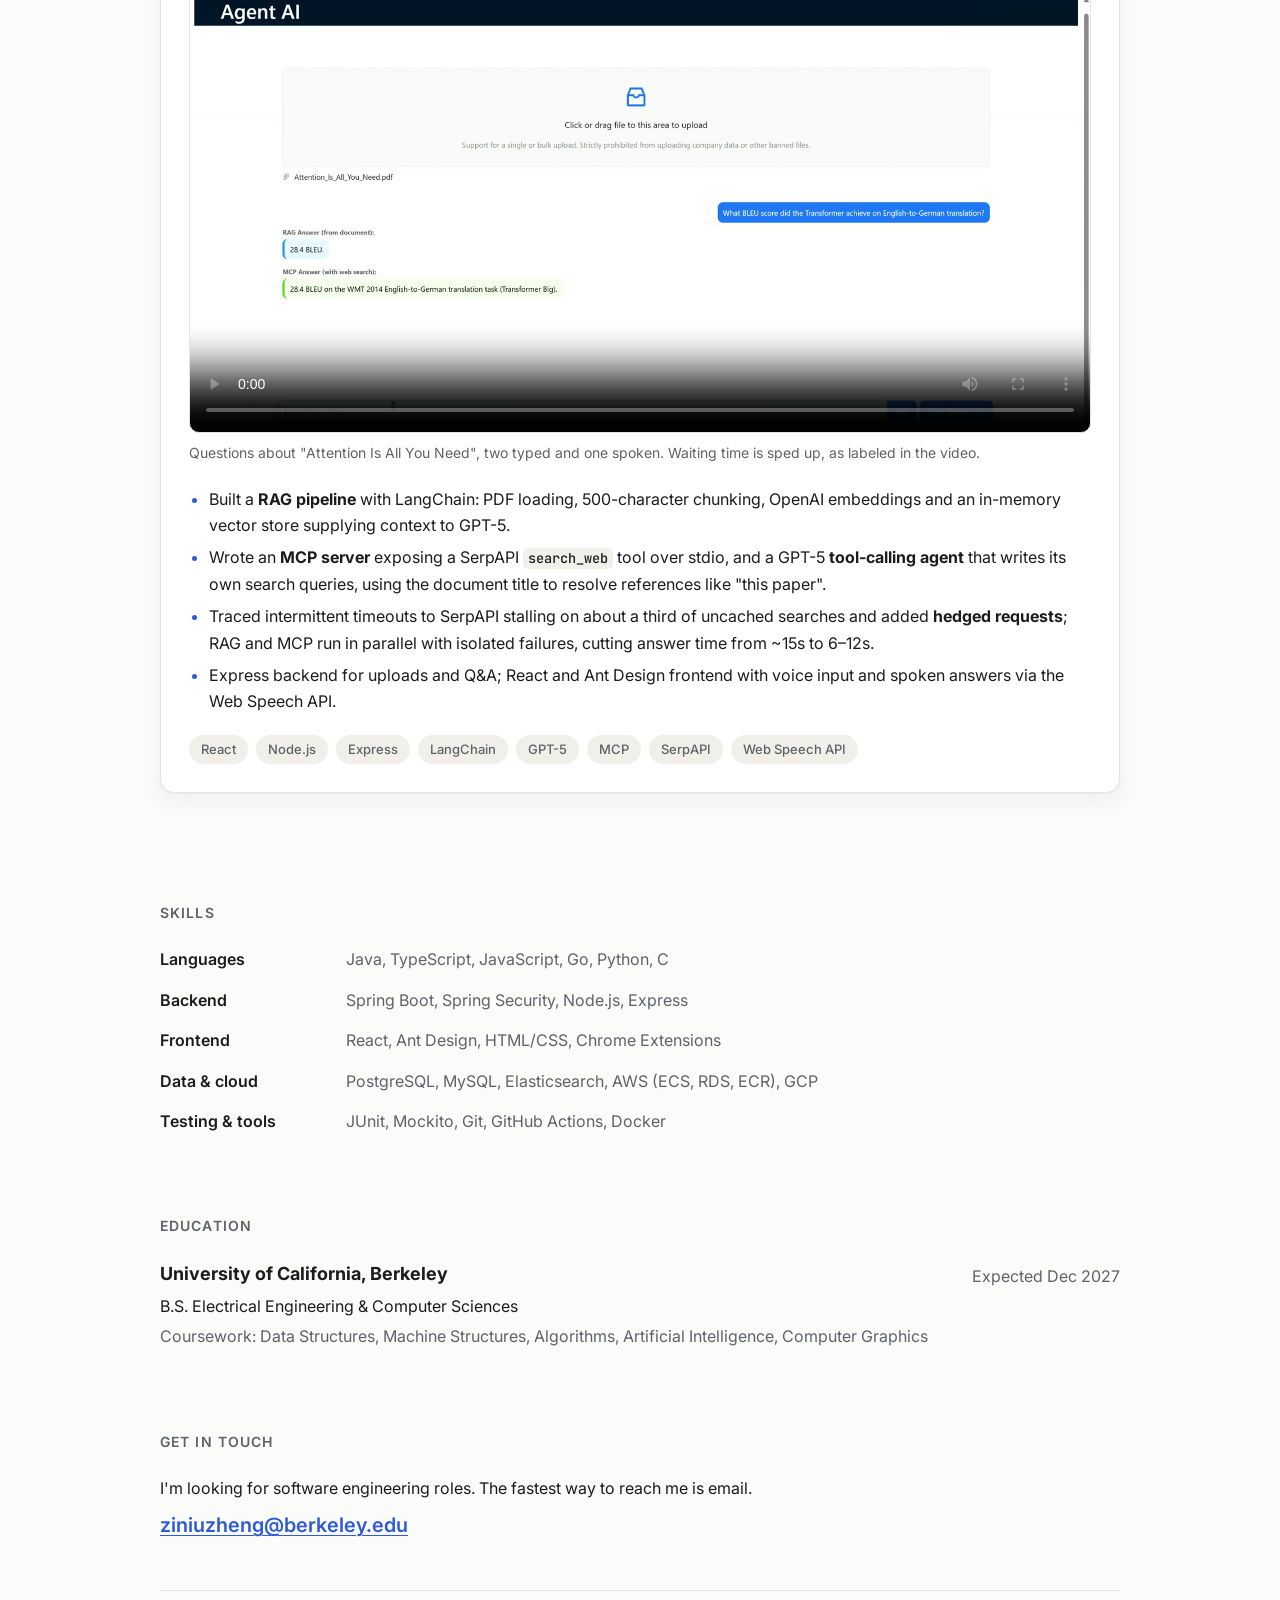
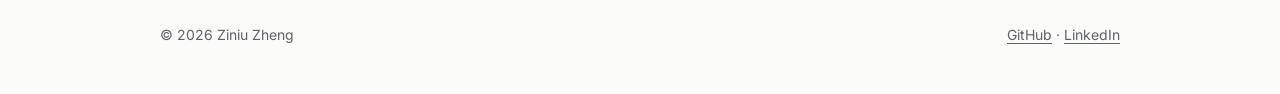
==== commit 6c834394: "OnlineOrder: add measured cache speedup, clarify the demo was recorded on AWS Co-Authored-By: Claude" ====
--- a/index.html
+++ b/index.html
@@ -105,11 +105,12 @@
             <source src="assets/onlineorder-demo.mp4" type="video/mp4">
             Your browser can't play this video. <a href="assets/onlineorder-demo.mp4">Download the demo</a>.
           </video>
-          <figcaption>Demo on the live AWS deployment: sign up, log in, add dishes to the cart, check out.</figcaption>
+          <figcaption>Recorded on the AWS deployment: sign up, log in, add dishes to the cart, check out.</figcaption>
         </figure>
         <ul class="highlights">
           <li>Built REST APIs for sign-up, menus, cart and checkout, layered into controllers, services and Spring Data JDBC repositories.</li>
-          <li>Secured endpoints with <strong>Spring Security</strong> session-based authentication and BCrypt; added <strong>Caffeine</strong> caching with per-customer eviction on cart updates.</li>
+          <li>Secured endpoints with <strong>Spring Security</strong> session-based authentication and BCrypt password hashing.</li>
+          <li>Added <strong>Caffeine</strong> caching with per-customer eviction on cart updates; benchmarking 1,000 requests with the cache on vs. off <strong>halved median menu API latency</strong> (~1.8× sequential throughput, local database).</li>
           <li>Wrote <strong>27 JUnit 5 / Mockito tests</strong> for the service layer, including cache tests that verify <code>@Cacheable</code>/<code>@CacheEvict</code> behavior.</li>
           <li>Containerized with a multi-stage <strong>Docker</strong> build; <strong>GitHub Actions CI</strong> runs backend and frontend tests and smoke-tests the running container on every push.</li>
           <li>Deployed to <strong>AWS ECS Fargate</strong> behind an HTTPS load balancer with a private <strong>RDS PostgreSQL</strong> database, with one-command deploy and teardown scripts.</li>
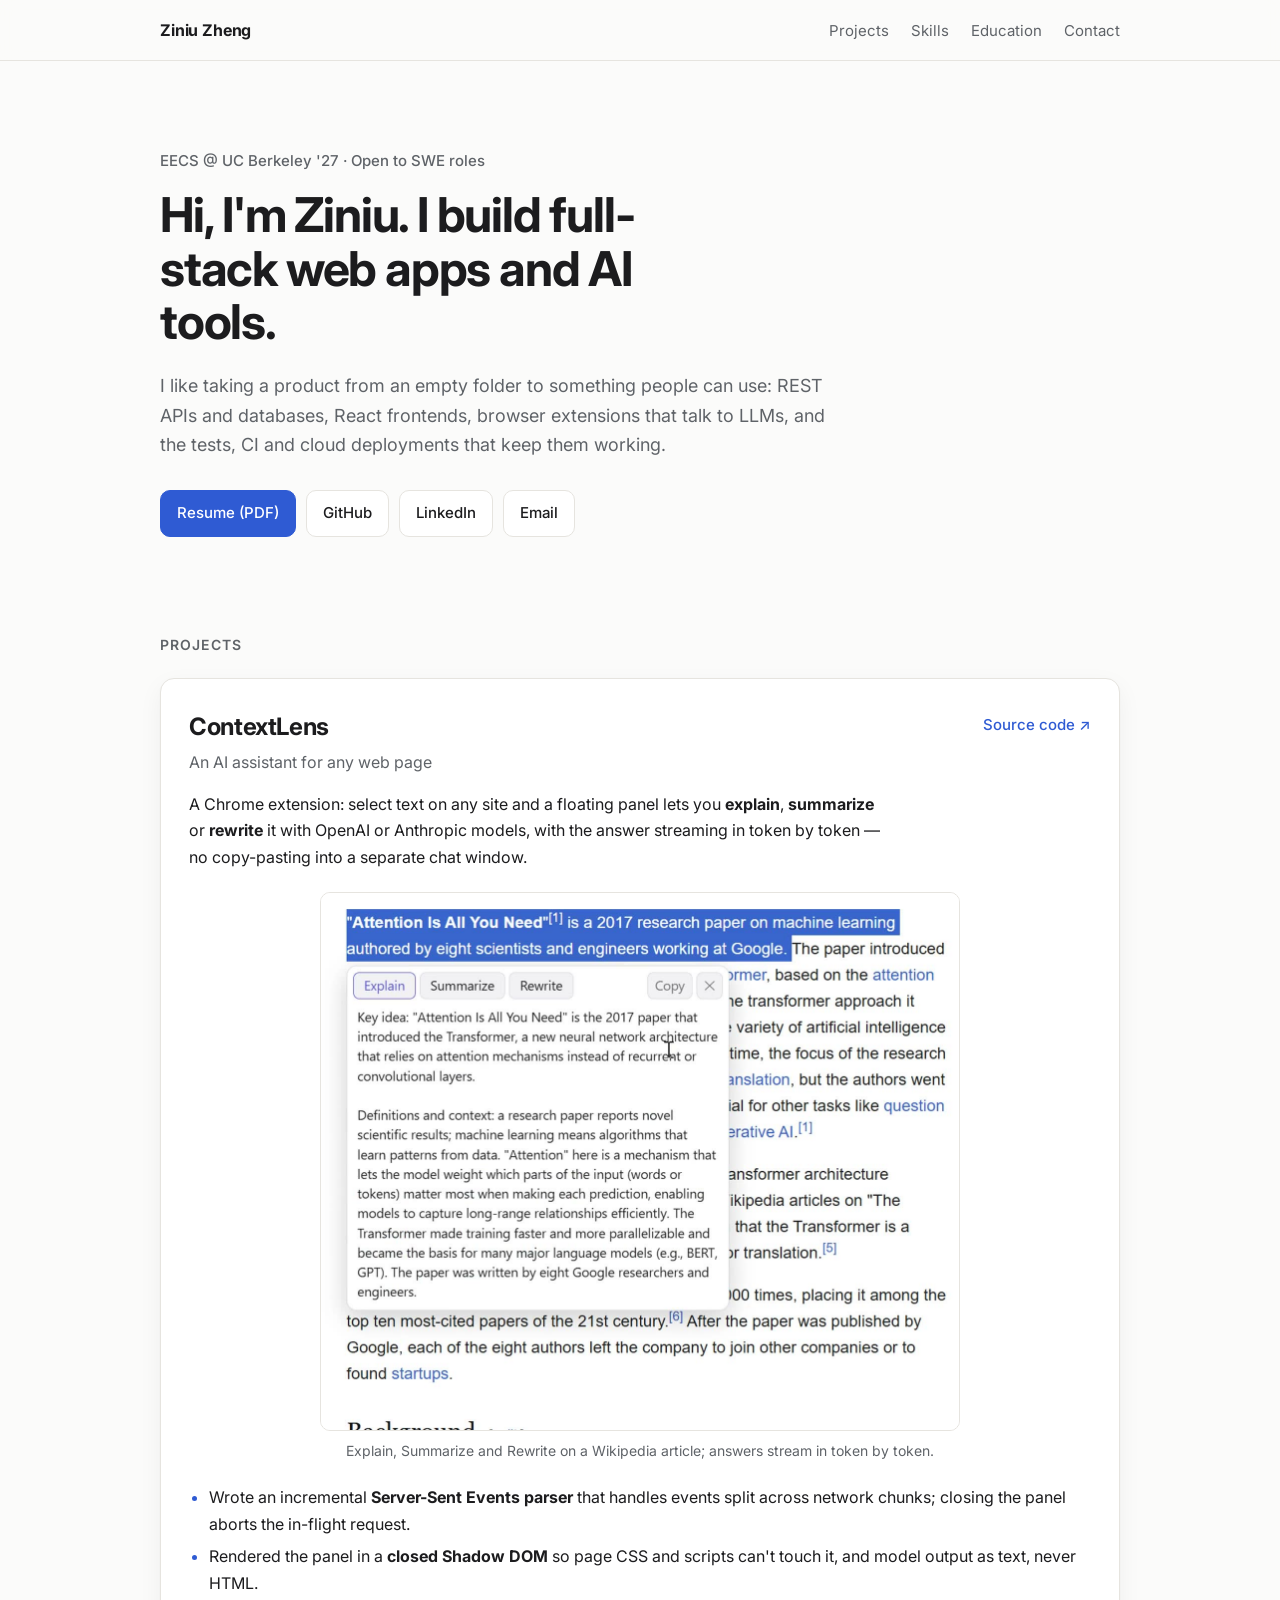
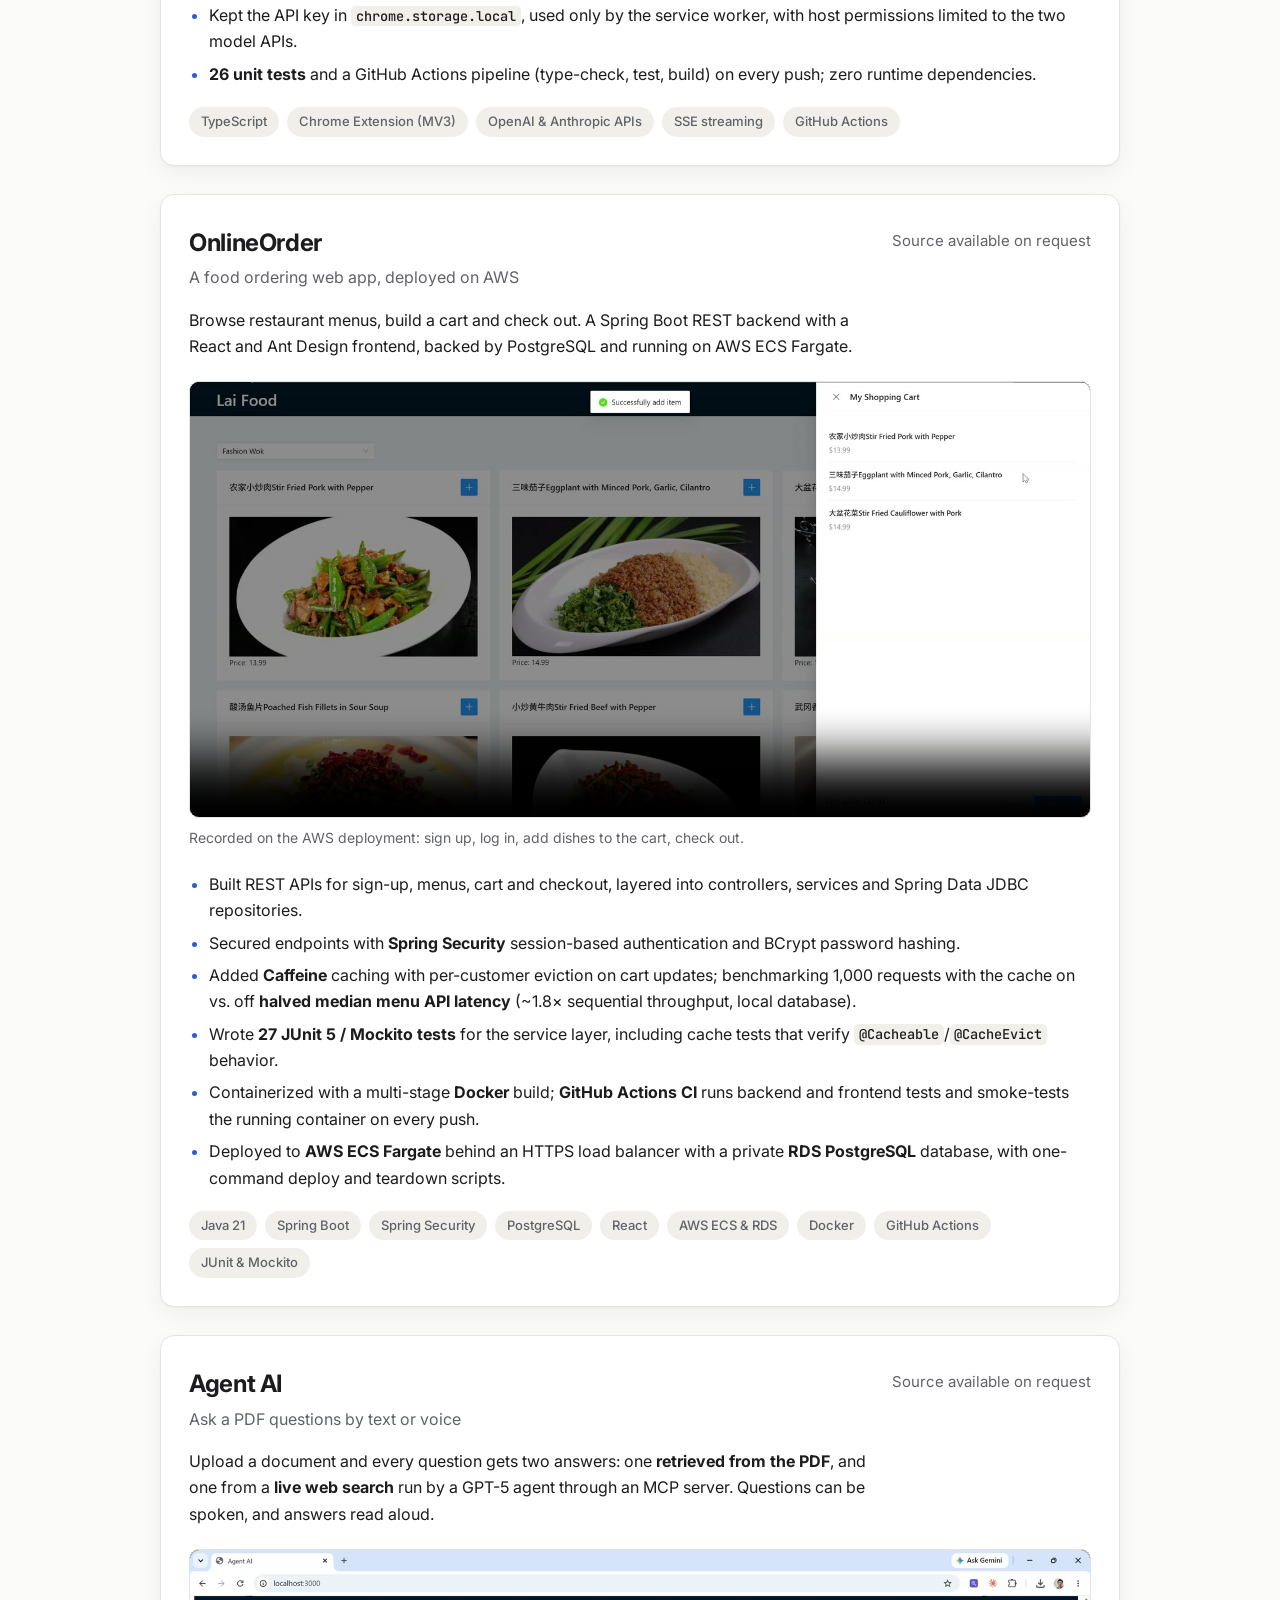
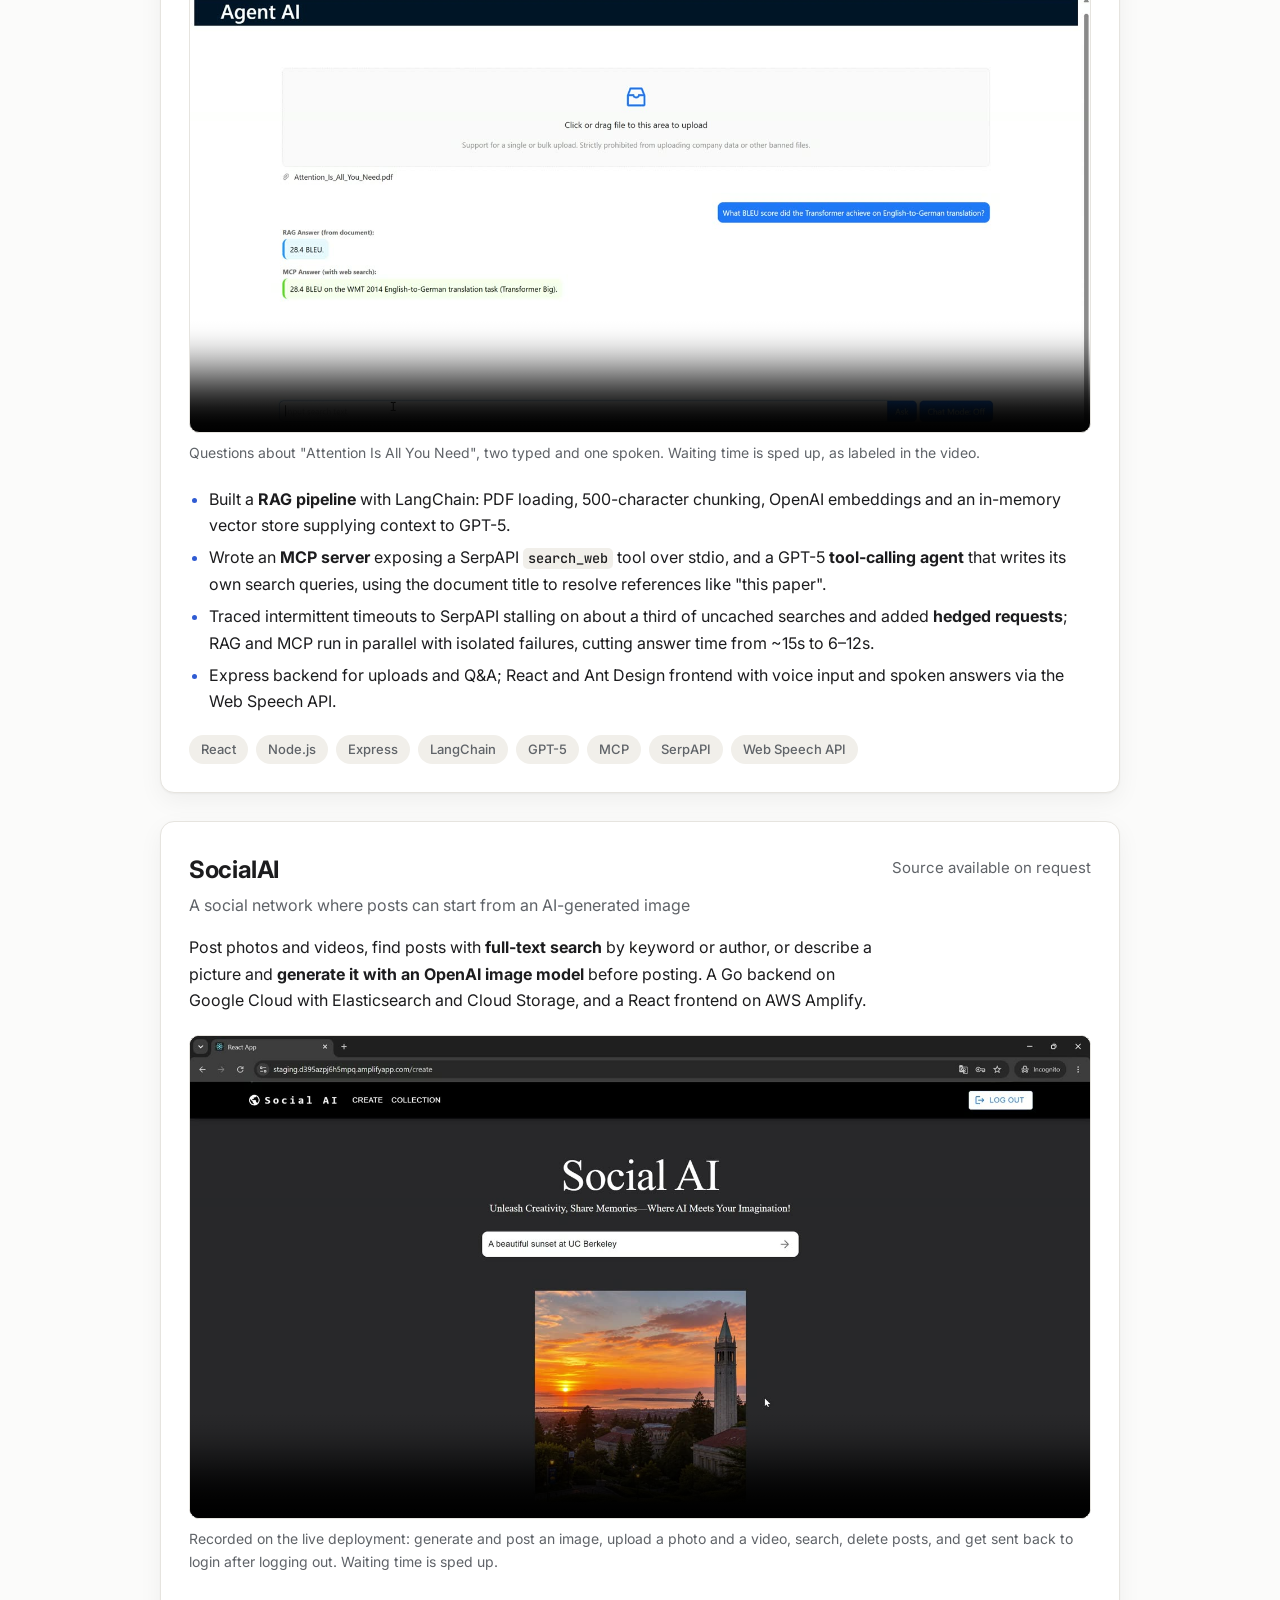
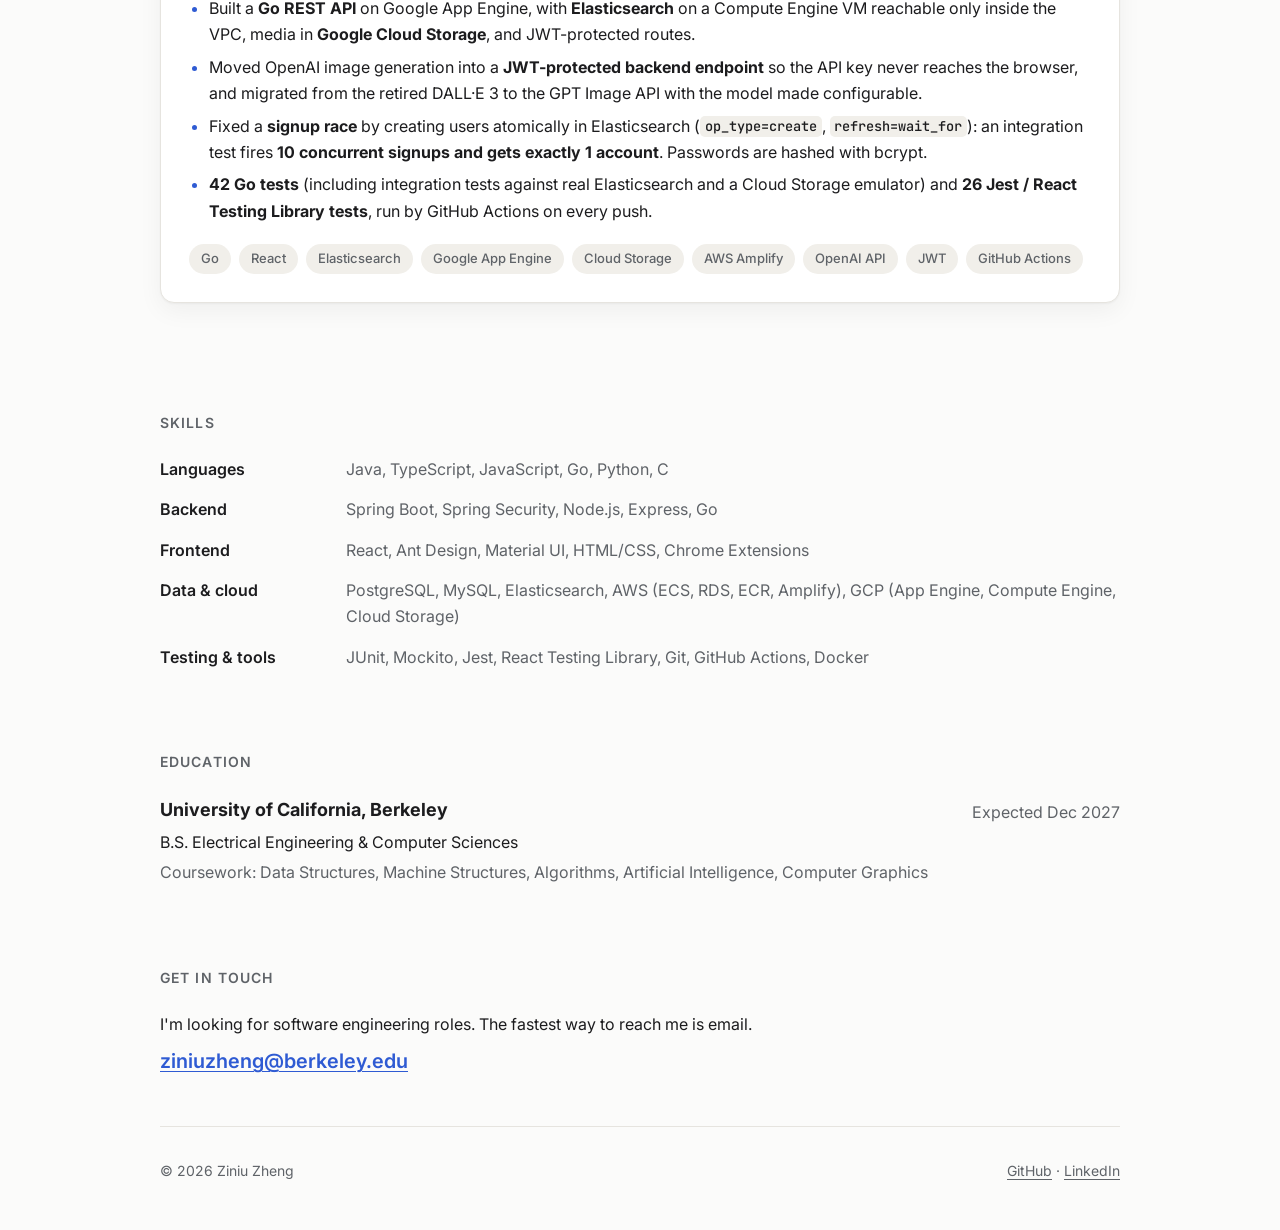
==== commit 974aed40: "Add SocialAI project with demo video Go + Elasticsearch + Cloud Storage on Google Cloud, React on AW" ====
--- a/index.html
+++ b/index.html
@@ -152,16 +152,49 @@
           <li>React</li><li>Node.js</li><li>Express</li><li>LangChain</li><li>GPT-5</li><li>MCP</li><li>SerpAPI</li><li>Web Speech API</li>
         </ul>
       </article>
+
+      <article class="project" id="socialai">
+        <div class="project-head">
+          <div>
+            <h3>SocialAI</h3>
+            <p class="tagline">A social network where posts can start from an AI-generated image</p>
+          </div>
+          <div class="project-links">
+            <span class="muted">Source available on request</span>
+          </div>
+        </div>
+        <p class="summary">
+          Post photos and videos, find posts with <strong>full-text search</strong> by keyword or author, or describe a
+          picture and <strong>generate it with an OpenAI image model</strong> before posting. A Go backend on Google
+          Cloud with Elasticsearch and Cloud Storage, and a React frontend on AWS Amplify.
+        </p>
+        <figure class="media">
+          <video controls muted playsinline preload="metadata" poster="assets/socialai-demo-poster.jpg" width="1920" height="1026">
+            <source src="assets/socialai-demo.mp4" type="video/mp4">
+            Your browser can't play this video. <a href="assets/socialai-demo.mp4">Download the demo</a>.
+          </video>
+          <figcaption>Recorded on the live deployment: generate and post an image, upload a photo and a video, search, delete posts, and get sent back to login after logging out. Waiting time is sped up.</figcaption>
+        </figure>
+        <ul class="highlights">
+          <li>Built a <strong>Go REST API</strong> on Google App Engine, with <strong>Elasticsearch</strong> on a Compute Engine VM reachable only inside the VPC, media in <strong>Google Cloud Storage</strong>, and JWT-protected routes.</li>
+          <li>Moved OpenAI image generation into a <strong>JWT-protected backend endpoint</strong> so the API key never reaches the browser, and migrated from the retired DALL·E 3 to the GPT Image API with the model made configurable.</li>
+          <li>Fixed a <strong>signup race</strong> by creating users atomically in Elasticsearch (<code>op_type=create</code>, <code>refresh=wait_for</code>): an integration test fires <strong>10 concurrent signups and gets exactly 1 account</strong>. Passwords are hashed with bcrypt.</li>
+          <li><strong>42 Go tests</strong> (including integration tests against real Elasticsearch and a Cloud Storage emulator) and <strong>26 Jest / React Testing Library tests</strong>, run by GitHub Actions on every push.</li>
+        </ul>
+        <ul class="tags" aria-label="Technologies">
+          <li>Go</li><li>React</li><li>Elasticsearch</li><li>Google App Engine</li><li>Cloud Storage</li><li>AWS Amplify</li><li>OpenAI API</li><li>JWT</li><li>GitHub Actions</li>
+        </ul>
+      </article>
     </section>
 
     <section id="skills" class="container section">
       <h2 class="section-title">Skills</h2>
       <dl class="skills">
         <div><dt>Languages</dt><dd>Java, TypeScript, JavaScript, Go, Python, C</dd></div>
-        <div><dt>Backend</dt><dd>Spring Boot, Spring Security, Node.js, Express</dd></div>
-        <div><dt>Frontend</dt><dd>React, Ant Design, HTML/CSS, Chrome Extensions</dd></div>
-        <div><dt>Data &amp; cloud</dt><dd>PostgreSQL, MySQL, Elasticsearch, AWS (ECS, RDS, ECR), GCP</dd></div>
-        <div><dt>Testing &amp; tools</dt><dd>JUnit, Mockito, Git, GitHub Actions, Docker</dd></div>
+        <div><dt>Backend</dt><dd>Spring Boot, Spring Security, Node.js, Express, Go</dd></div>
+        <div><dt>Frontend</dt><dd>React, Ant Design, Material UI, HTML/CSS, Chrome Extensions</dd></div>
+        <div><dt>Data &amp; cloud</dt><dd>PostgreSQL, MySQL, Elasticsearch, AWS (ECS, RDS, ECR, Amplify), GCP (App Engine, Compute Engine, Cloud Storage)</dd></div>
+        <div><dt>Testing &amp; tools</dt><dd>JUnit, Mockito, Jest, React Testing Library, Git, GitHub Actions, Docker</dd></div>
       </dl>
     </section>
 
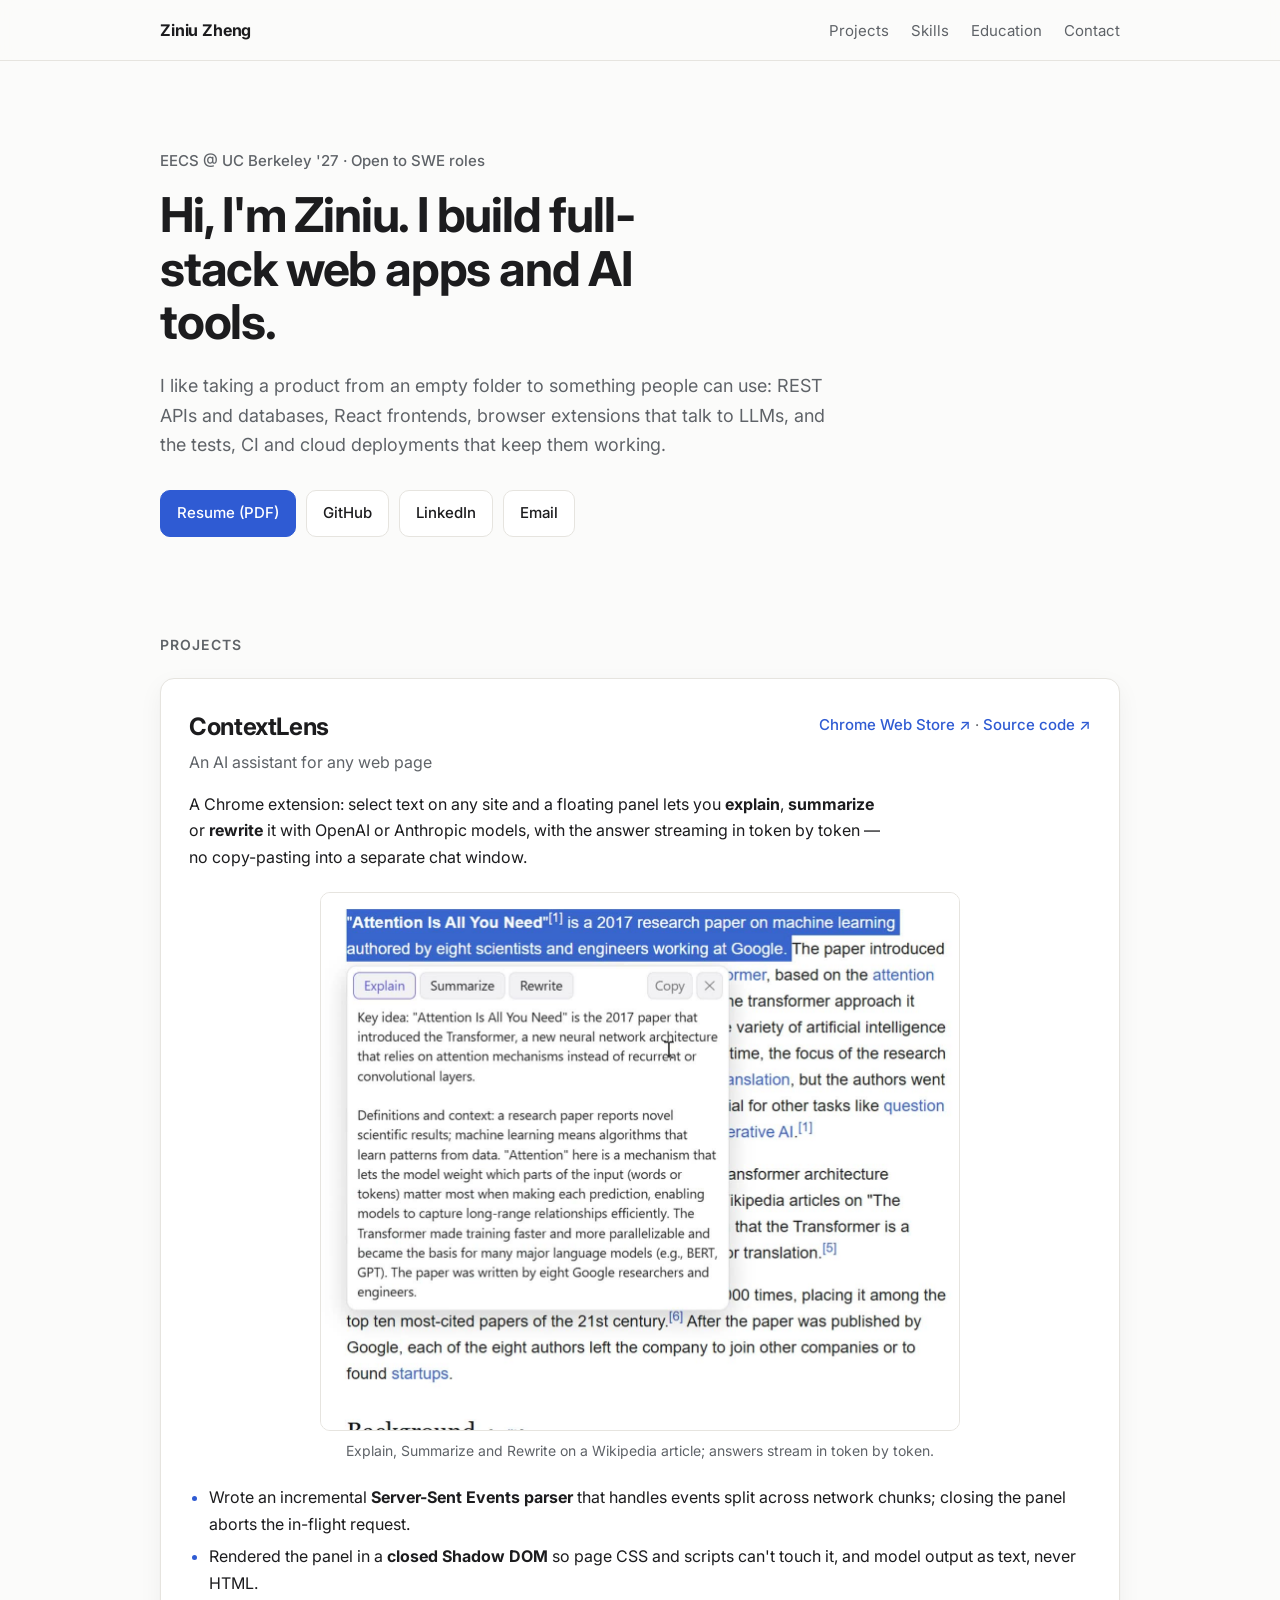
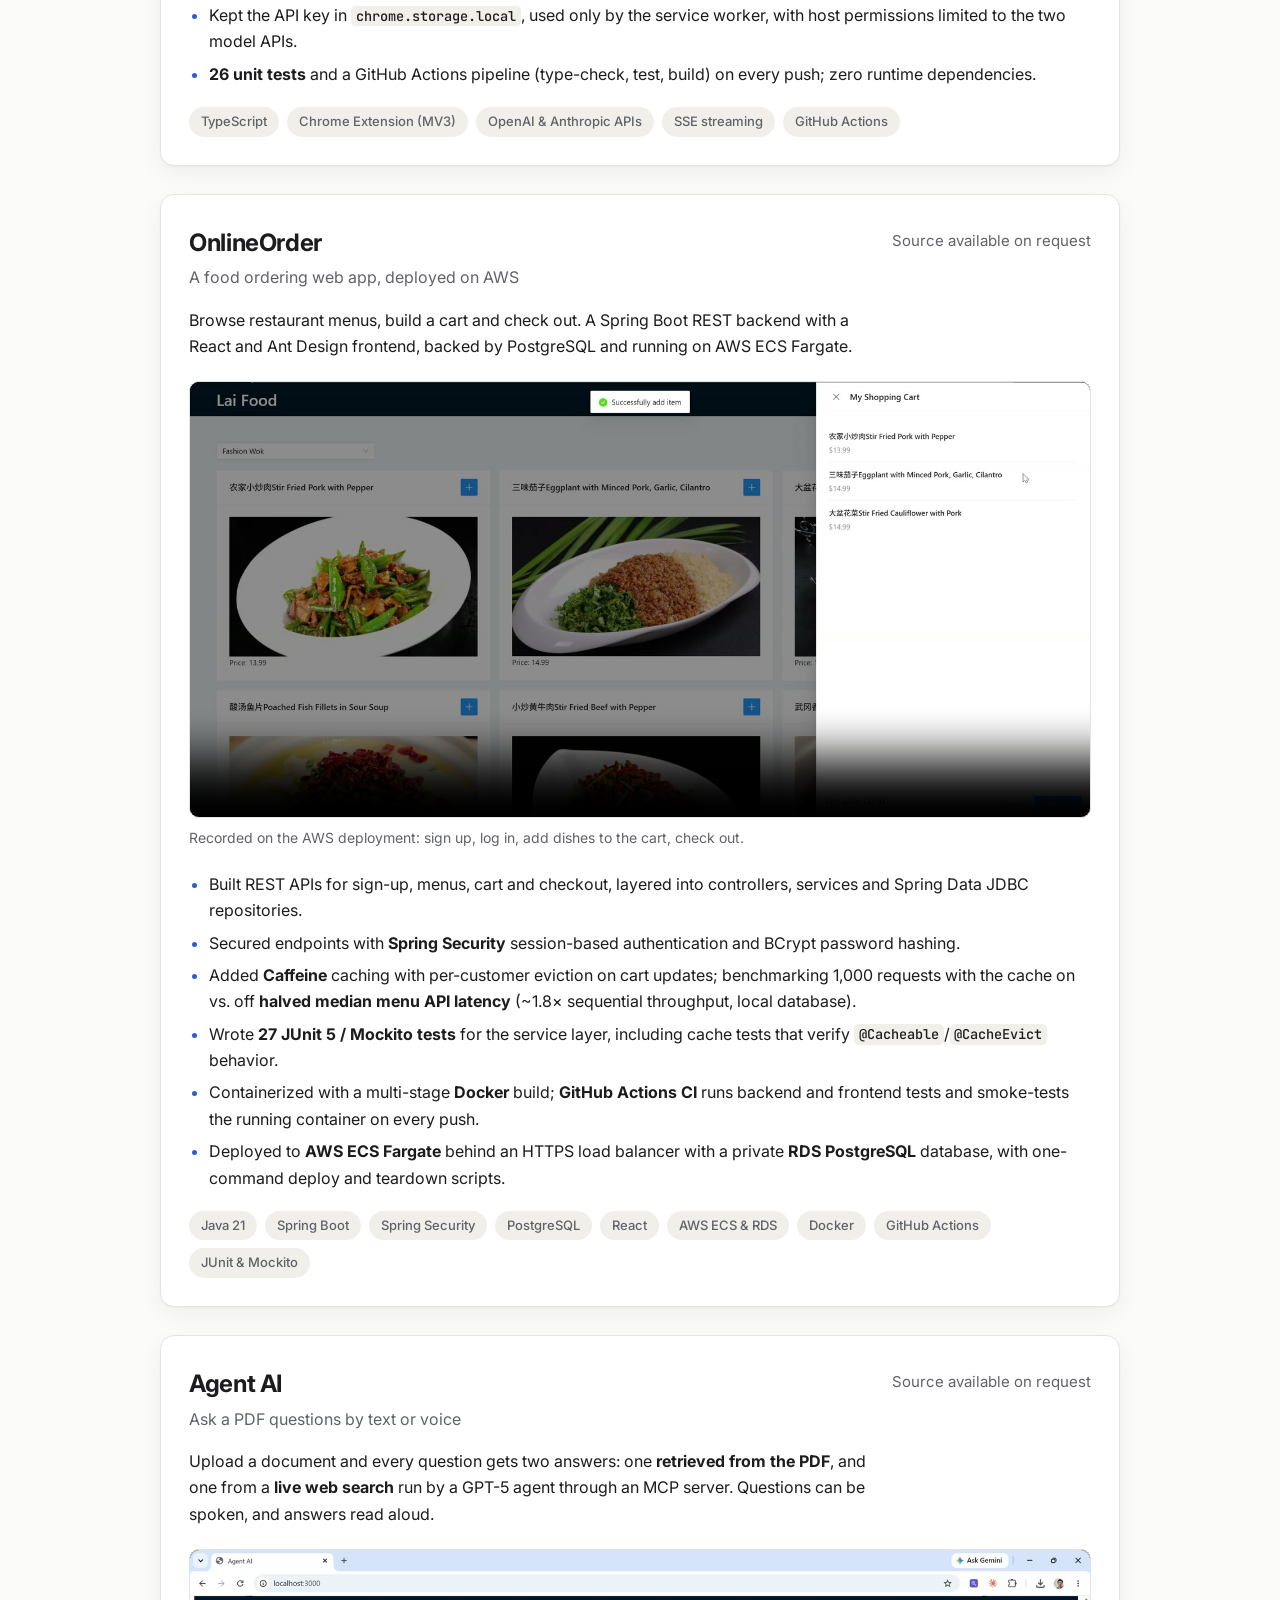
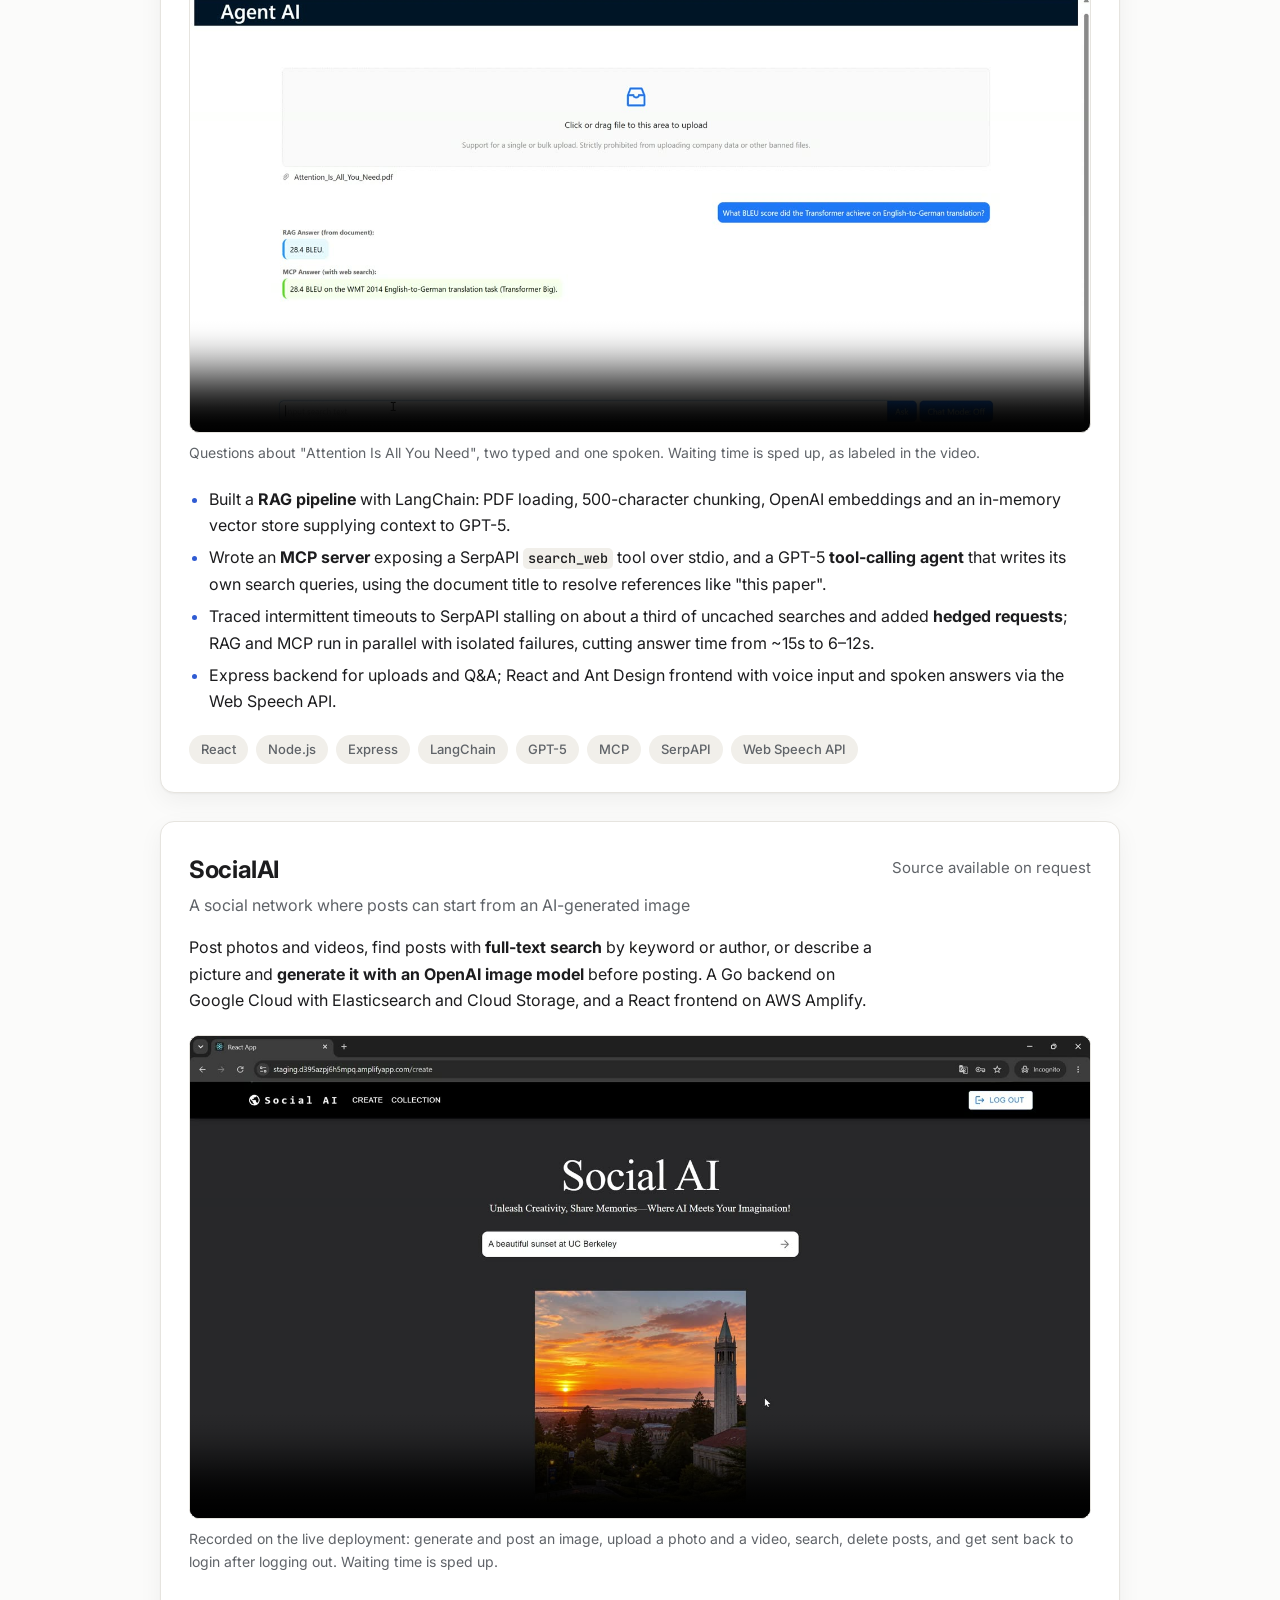
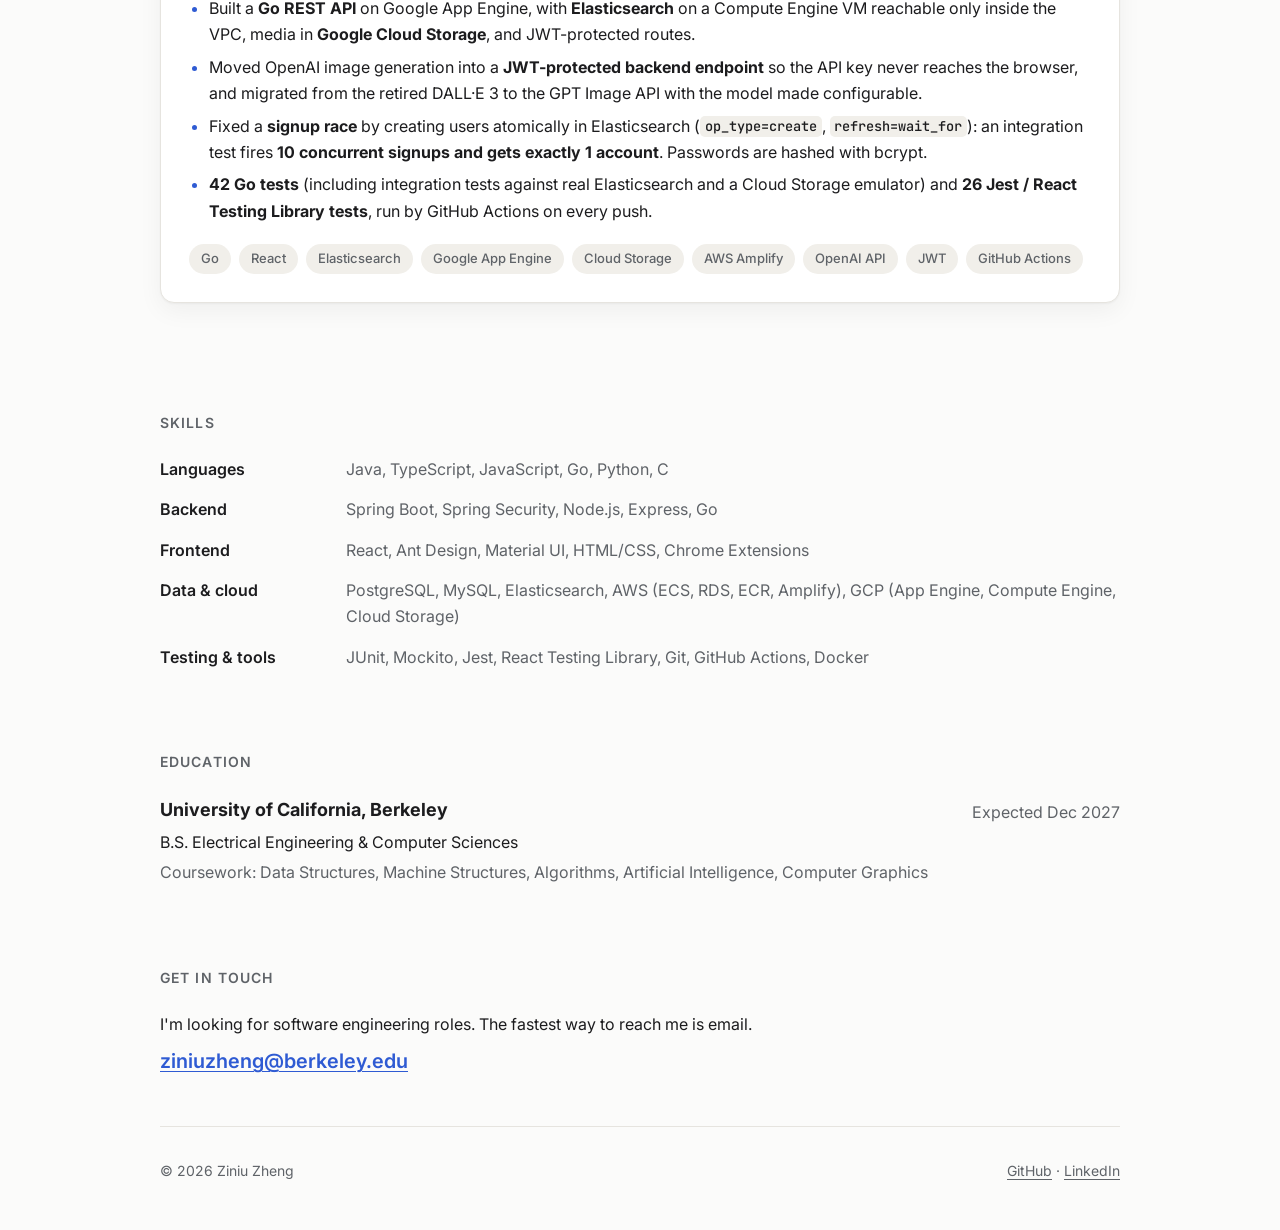
==== commit 2e3b9c79: "ContextLens: link the Chrome Web Store listing; update resume Co-Authored-By: Claude Opus 5.5 <norep" ====
--- a/index.html
+++ b/index.html
@@ -60,6 +60,8 @@
             <p class="tagline">An AI assistant for any web page</p>
           </div>
           <div class="project-links">
+            <a class="link" href="https://chromewebstore.google.com/detail/contextlens/iocifcgkkajjckiincbdcbchmijcpdep" target="_blank" rel="noopener">Chrome Web Store ↗</a>
+            <span class="muted">·</span>
             <a class="link" href="https://github.com/ZiniuZheng/contextlens" target="_blank" rel="noopener">Source code ↗</a>
           </div>
         </div>
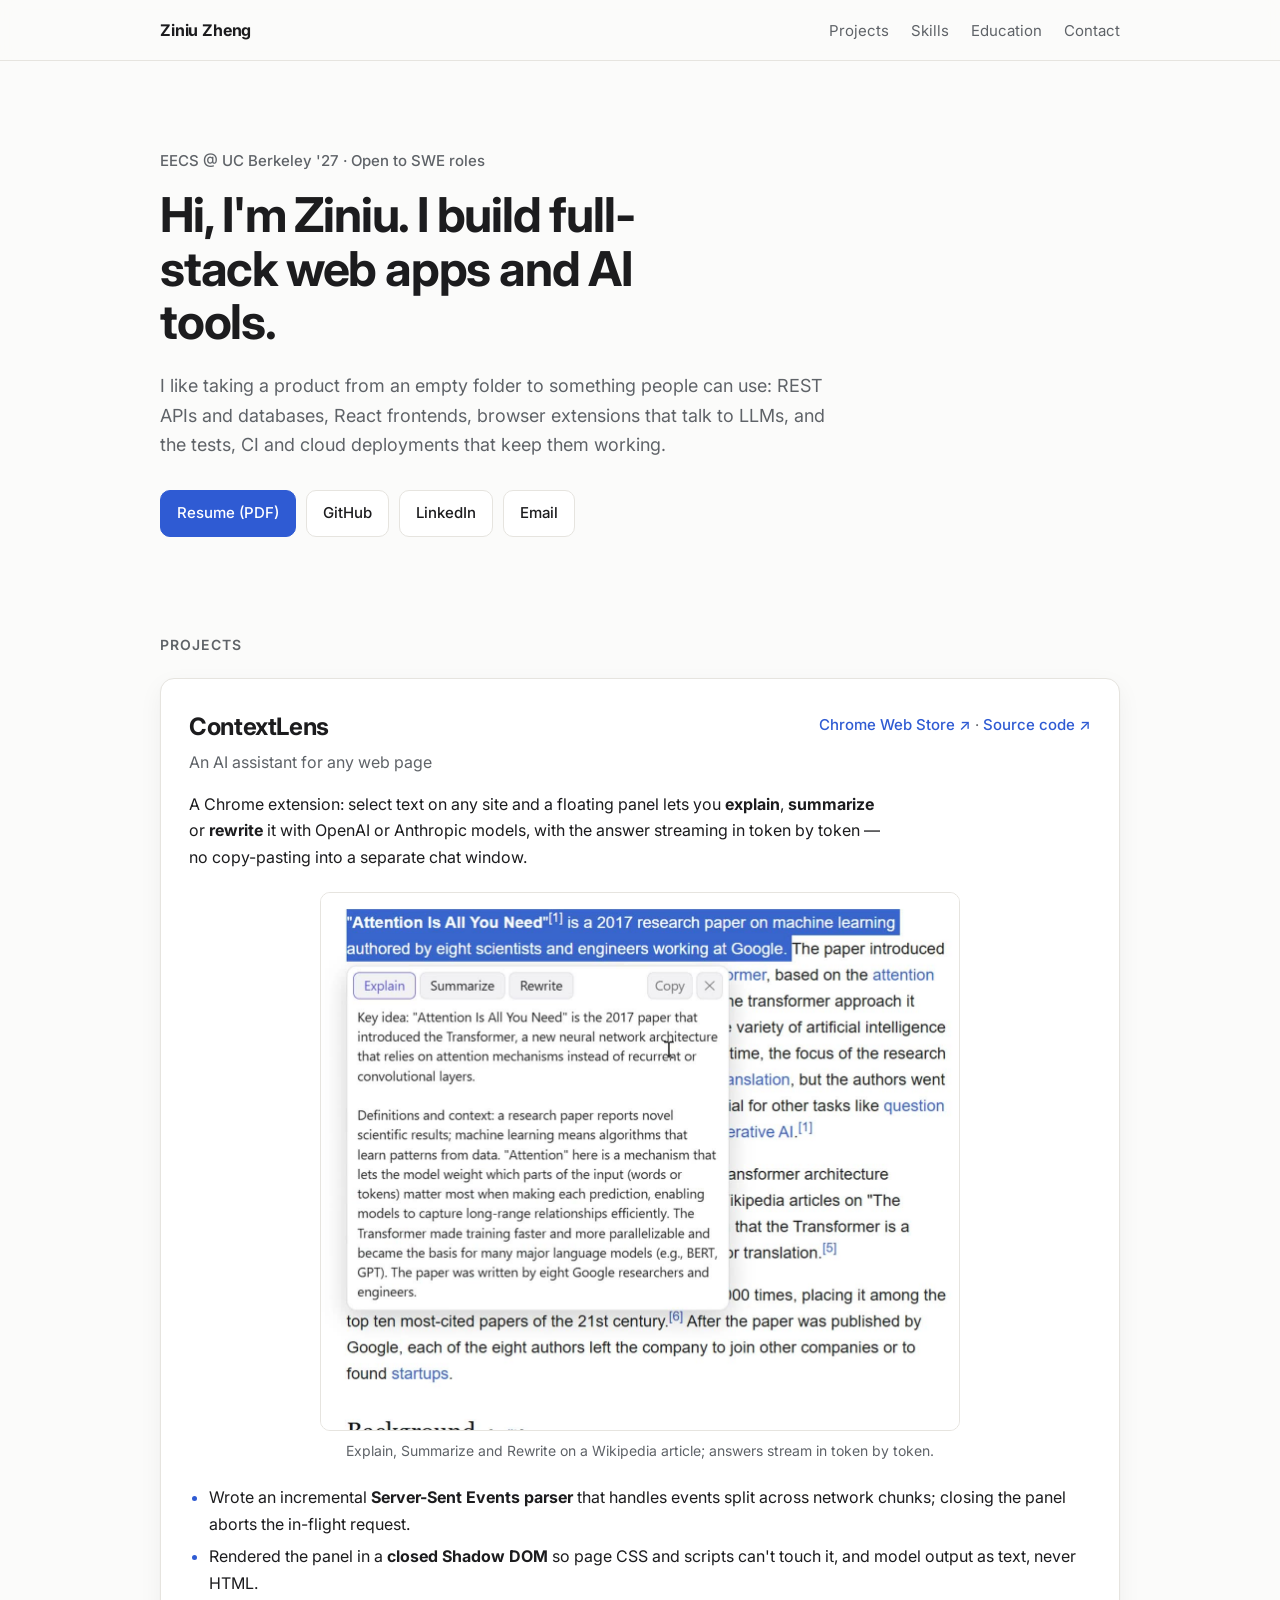
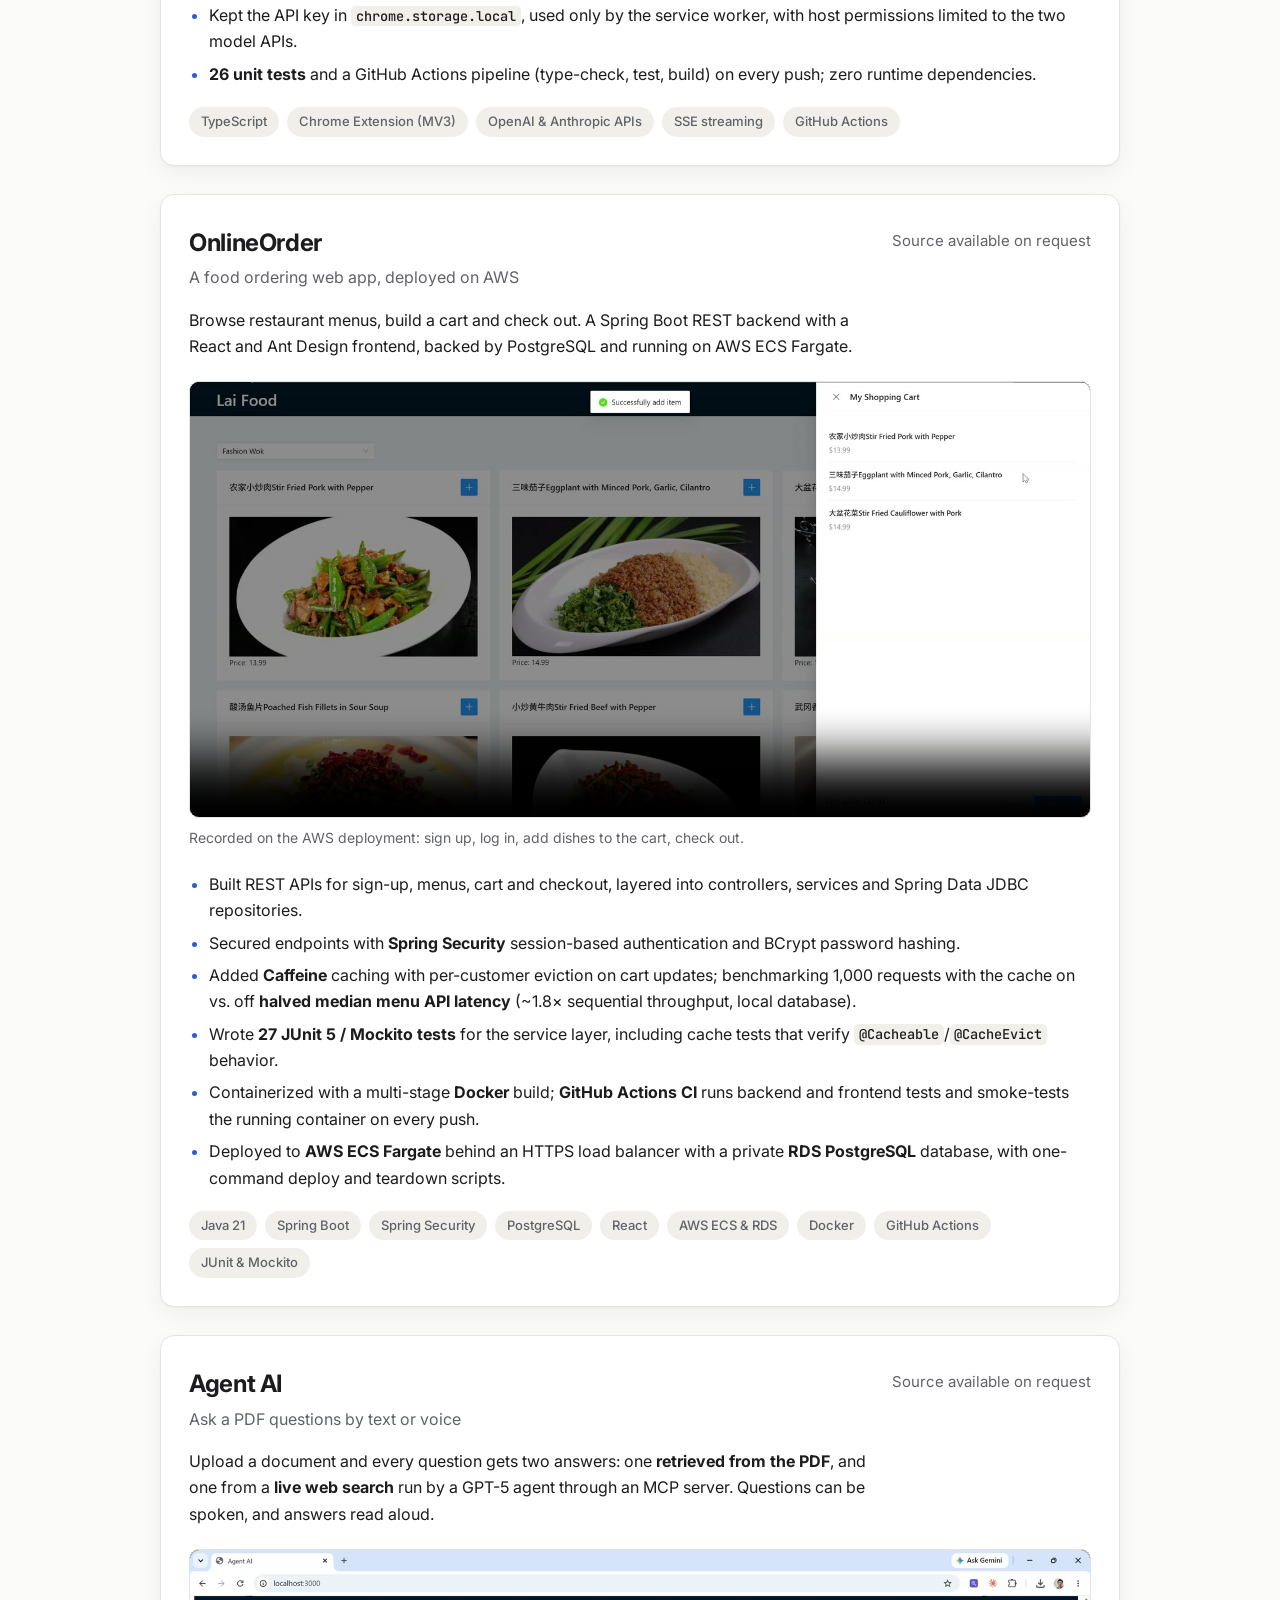
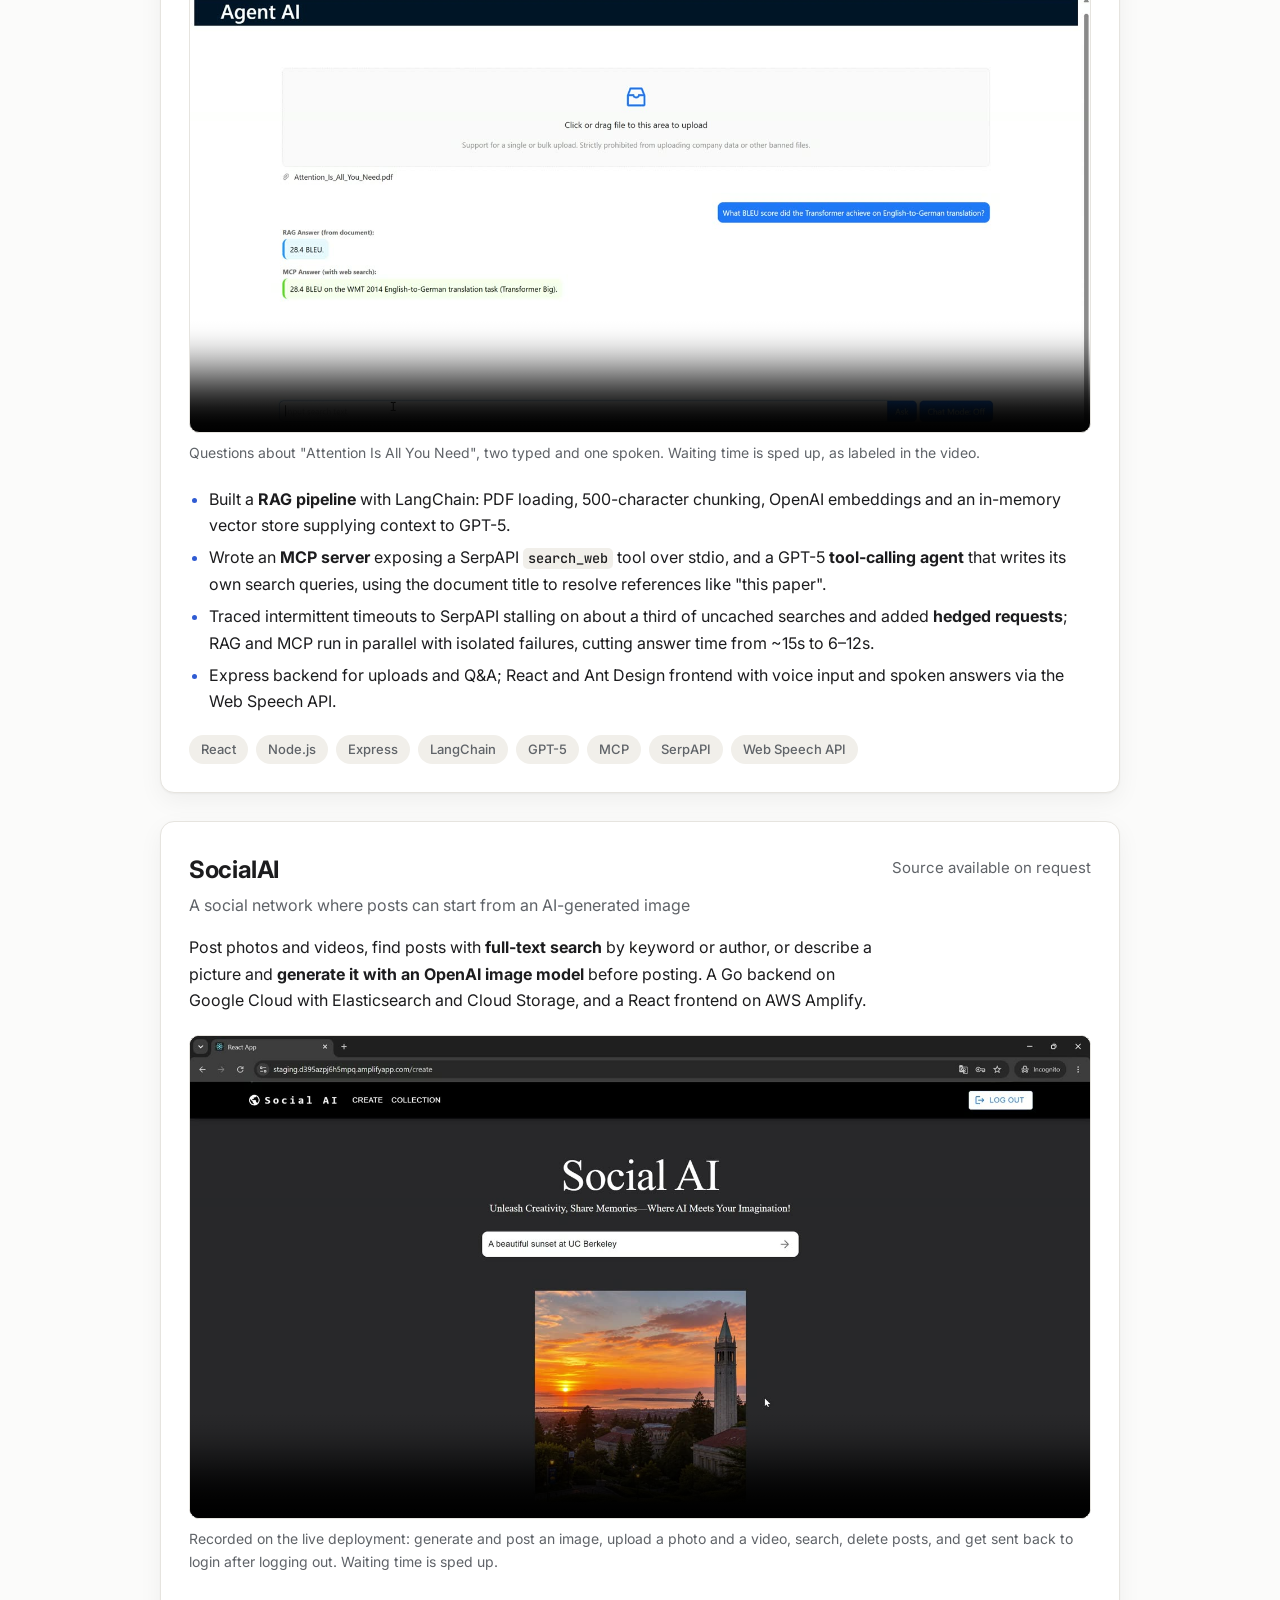
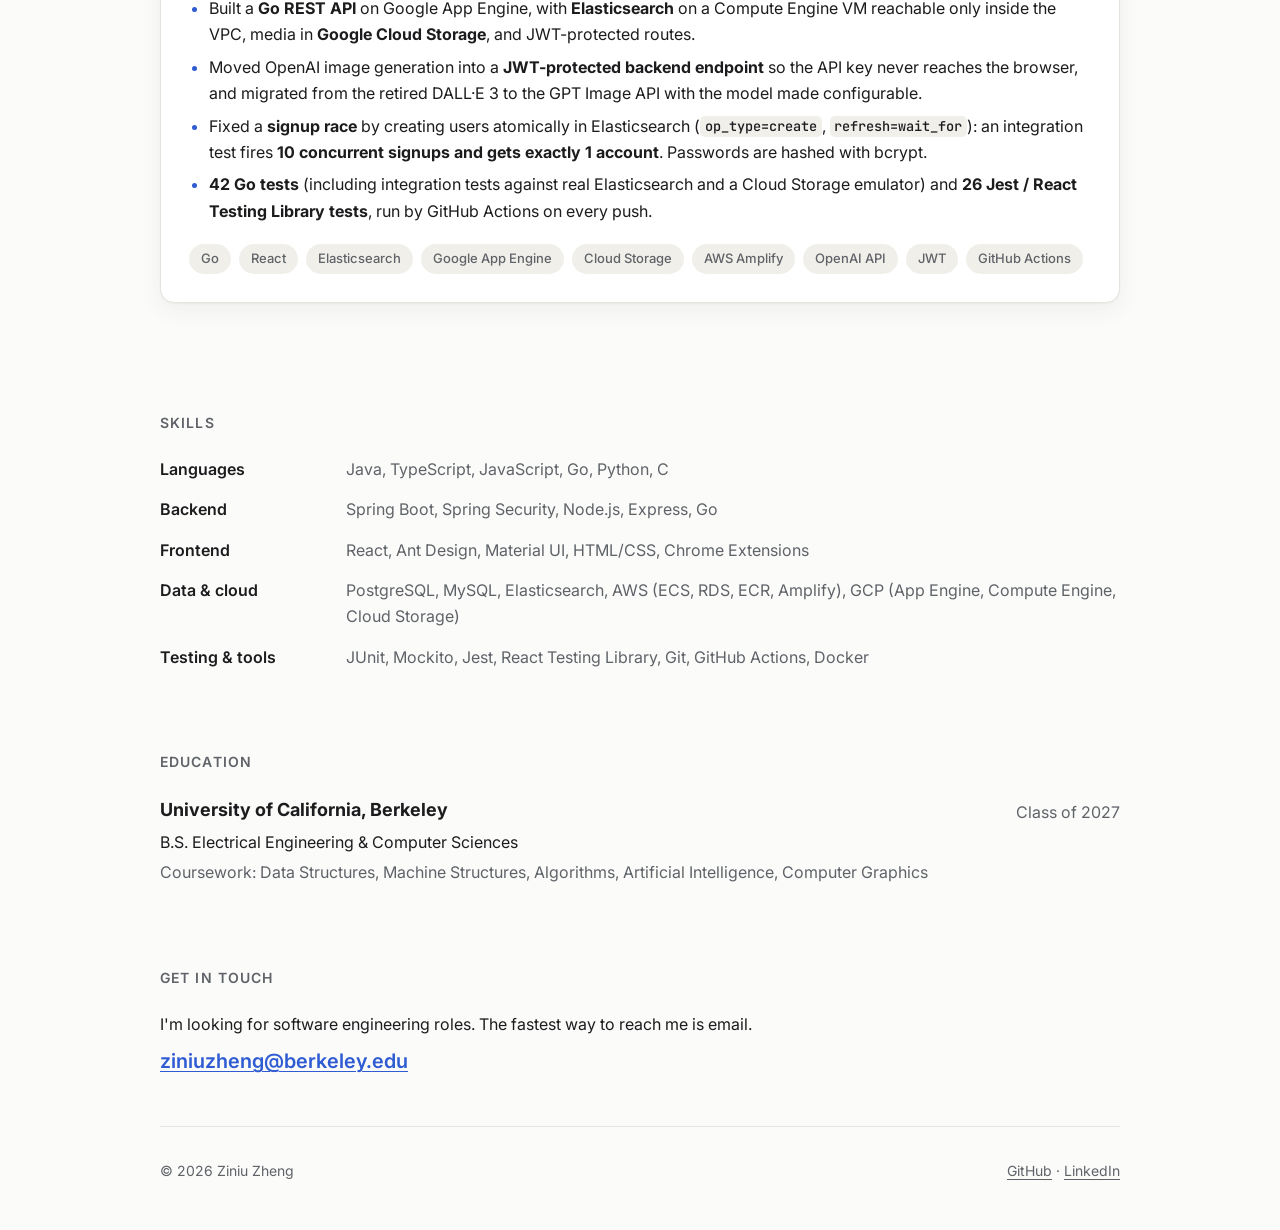
==== commit 509a7306: "Education: show class year instead of a graduation month Co-Authored-By: Claude Opus 5.5 <noreply@an" ====
--- a/index.html
+++ b/index.html
@@ -17,7 +17,7 @@
   <link rel="preconnect" href="https://fonts.googleapis.com">
   <link rel="preconnect" href="https://fonts.gstatic.com" crossorigin>
   <link href="https://fonts.googleapis.com/css2?family=Inter:wght@400;500;600;700&family=JetBrains+Mono:wght@500&display=swap" rel="stylesheet">
-  <link rel="stylesheet" href="styles.css?v=2">
+  <link rel="stylesheet" href="styles.css?v=3">
 </head>
 <body>
   <a class="skip" href="#projects">Skip to projects</a>
@@ -208,7 +208,7 @@
           <p>B.S. Electrical Engineering &amp; Computer Sciences</p>
           <p class="muted">Coursework: Data Structures, Machine Structures, Algorithms, Artificial Intelligence, Computer Graphics</p>
         </div>
-        <p class="when">Expected Dec 2027</p>
+        <p class="when">Class of 2027</p>
       </div>
     </section>
 
--- a/styles.css
+++ b/styles.css
@@ -128,7 +128,7 @@
 .project h3 { margin: 0; font-size: 24px; letter-spacing: -0.015em; }
 .tagline { margin: 2px 0 0; color: var(--muted); }
 .project-links { padding-top: 6px; font-size: 15px; }
-.link { font-weight: 500; text-decoration: none; }
+.link { font-weight: 500; text-decoration: none; white-space: nowrap; }
 .link:hover { text-decoration: underline; }
 .summary { margin: 16px 0 0; max-width: 70ch; }
 
